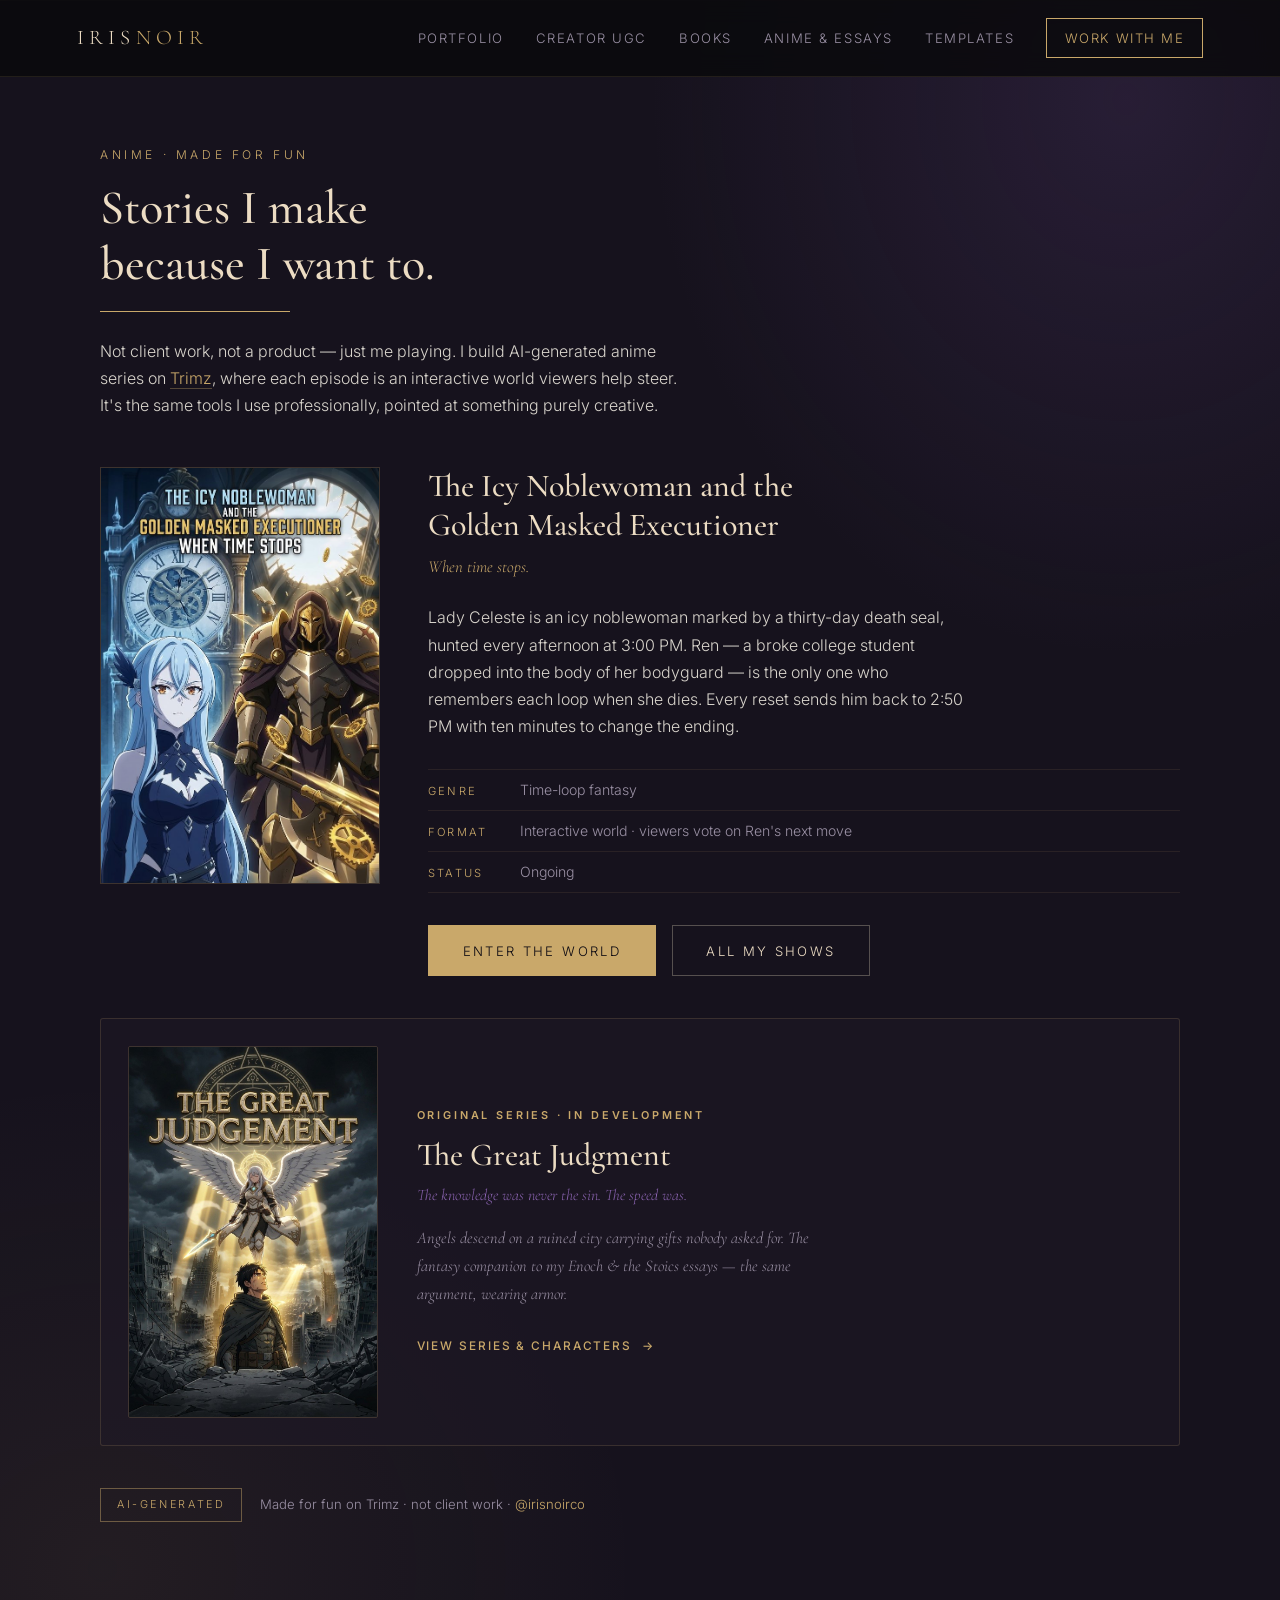
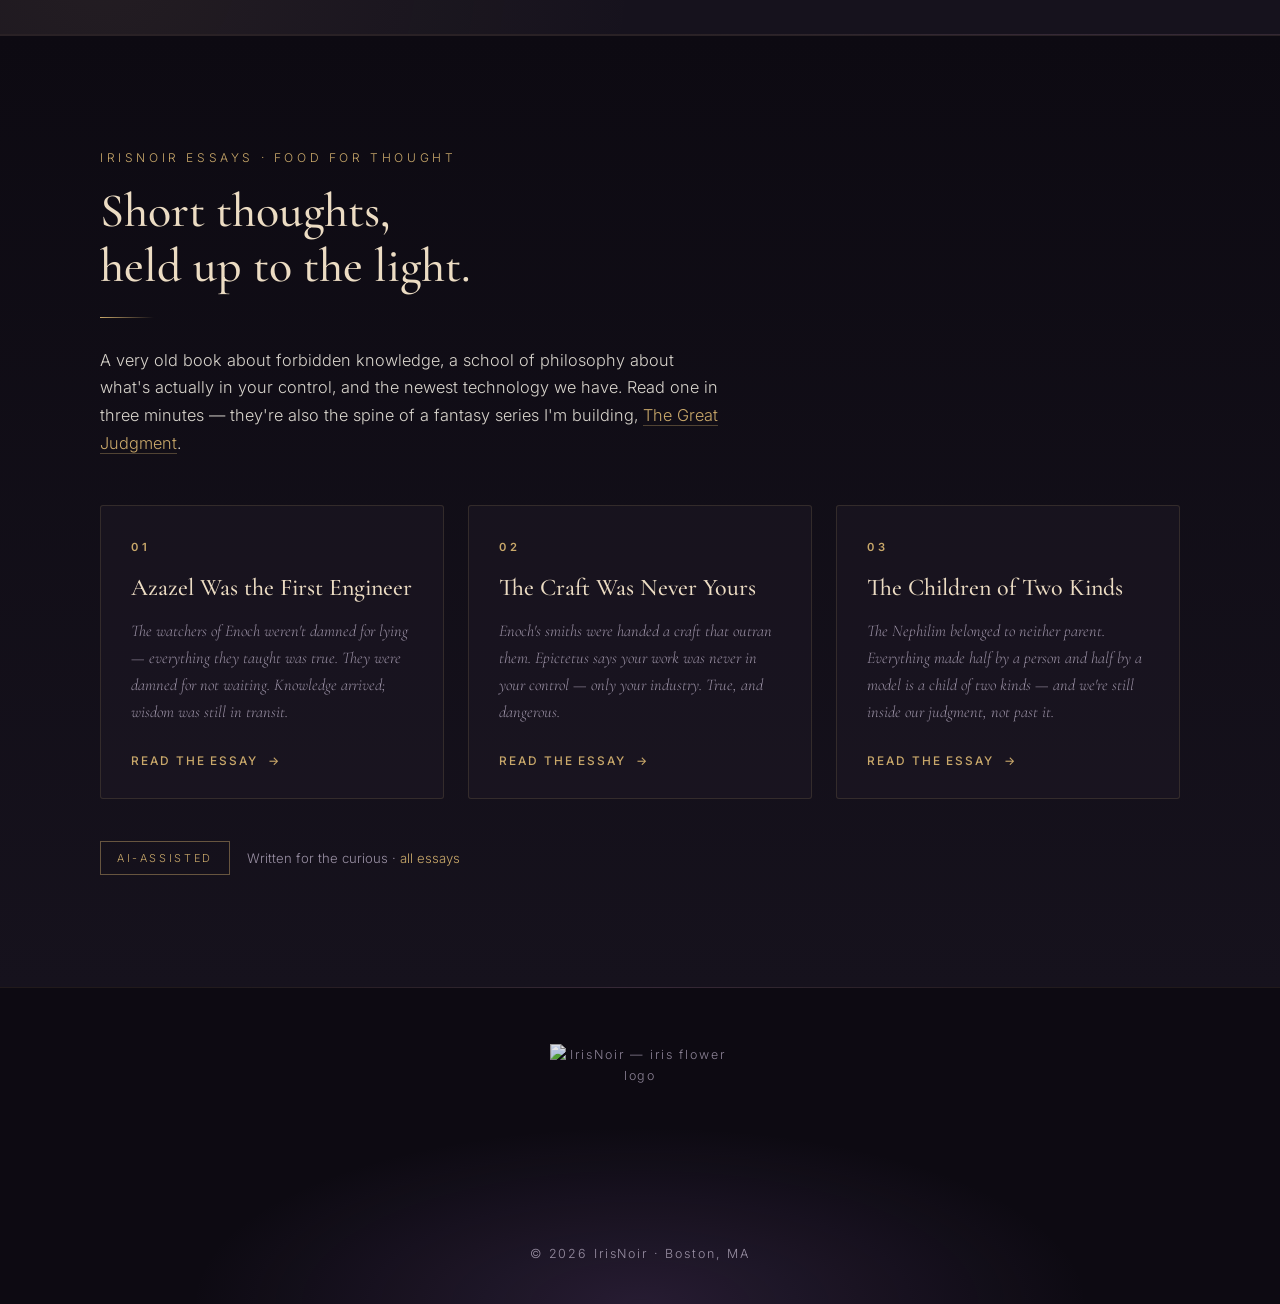
==== anime.html @ d926c27d "Split Books and Anime/Essays onto their own pages The home page had grown to seven long sections and" ====
<!DOCTYPE html>
<html lang="en">
<head>
<meta charset="UTF-8">
<meta name="viewport" content="width=device-width, initial-scale=1.0">
<title>Anime &amp; Essays — IrisNoir | The Great Judgment, Food for Thought</title>
<meta name="description" content="AI-generated anime series and short essays from IrisNoir — The Great Judgment, interactive worlds on Trimz, and the Enoch &amp; the Stoics essay series.">
<link rel="canonical" href="https://irisnoir.co/anime.html">

<meta property="og:type" content="website">
<meta property="og:site_name" content="IrisNoir">
<meta property="og:url" content="https://irisnoir.co/anime.html">
<meta property="og:title" content="Anime &amp; Essays — IrisNoir | The Great Judgment, Food for Thought">
<meta property="og:description" content="AI-generated anime series and short essays from IrisNoir — The Great Judgment, interactive worlds on Trimz, and the Enoch &amp; the Stoics essay series.">
<meta property="og:image" content="https://irisnoir.co/assets/anime/the-great-judgment-cover.jpg">
<meta property="og:image:type" content="image/jpeg">
<meta property="og:image:width" content="848">
<meta property="og:image:height" content="1264">
<meta property="og:image:alt" content="The Great Judgment — a winged figure descends with a glowing sword over a ruined city">
<meta name="twitter:card" content="summary_large_image">
<meta name="twitter:title" content="Anime &amp; Essays — IrisNoir | The Great Judgment, Food for Thought">
<meta name="twitter:description" content="AI-generated anime series and short essays from IrisNoir — The Great Judgment, interactive worlds on Trimz, and the Enoch &amp; the Stoics essay series.">
<meta name="twitter:image" content="https://irisnoir.co/assets/anime/the-great-judgment-cover.jpg">
<meta name="twitter:image:alt" content="The Great Judgment — a winged figure descends with a glowing sword over a ruined city">
<meta name="theme-color" content="#0d0a12">

<link rel="preconnect" href="https://fonts.googleapis.com">
<link rel="preconnect" href="https://fonts.gstatic.com" crossorigin>
<link href="https://fonts.googleapis.com/css2?family=Bodoni+Moda:opsz,wght@6..96,400;6..96,500&family=Cormorant+Garamond:wght@400;500;600&family=Inter:wght@300;400;500;600&display=swap" rel="stylesheet">
<link rel="stylesheet" href="style.css">
</head>
<body>

<nav class="nav">
  <a href="index.html#top" class="nav-logo">IRIS<span>NOIR</span></a>
  <div class="nav-links">
    <a href="index.html#portfolio">Portfolio</a>
    <a href="ugc-portfolio.html">Creator UGC</a>
    <a href="books.html">Books</a>
    <a href="anime.html">Anime &amp; Essays</a>
    <a href="index.html#store">Templates</a>
    <a href="index.html#contact" class="nav-cta">Work With Me</a>
  </div>
</nav>
<section class="section subpage-lead section-anime" id="anime">
  <div class="container">
    <p class="eyebrow">Anime &middot; Made for fun</p>
    <h2>Stories I make<br>because I want to.</h2>
    <div class="anime-rule"></div>
    <p class="anime-lede">Not client work, not a product &mdash; just me playing. I build AI-generated anime series on <a href="https://trimz.tv/u/irisnoirco" target="_blank" rel="noopener">Trimz</a>, where each episode is an interactive world viewers help steer. It's the same tools I use professionally, pointed at something purely creative.</p>

    <!-- SHOWS:START — generated by _workbench/sync_shows.py, do not hand-edit -->
    <div class="anime-show">
      <a class="anime-poster-link" href="https://trimz.tv/world/the-icy-noblewoman-and-the-golden-masked" target="_blank" rel="noopener">
        <img class="anime-poster" src="assets/trimz/icy-noblewoman-poster.jpg" alt="The Icy Noblewoman and the Golden Masked Executioner — anime key art: a silver-blue-haired noblewoman with amber eyes beside a golden-masked armored executioner, before a cracked, ice-bound clock face" width="639" height="953" loading="lazy">
      </a>
      <div class="anime-show-body">
        <h3 class="anime-title">The Icy Noblewoman and the<br>Golden Masked Executioner</h3>
        <p class="anime-tagline">When time stops.</p>
        <p class="anime-synopsis">Lady Celeste is an icy noblewoman marked by a thirty-day death seal, hunted every afternoon at 3:00 PM. Ren &mdash; a broke college student dropped into the body of her bodyguard &mdash; is the only one who remembers each loop when she dies. Every reset sends him back to 2:50 PM with ten minutes to change the ending.</p>
        <ul class="anime-facts">
          <li><span class="anime-facts-k">Genre</span> Time-loop fantasy</li>
          <li><span class="anime-facts-k">Format</span> Interactive world &middot; viewers vote on Ren's next move</li>
          <li><span class="anime-facts-k">Status</span> Ongoing</li>
        </ul>
        <div class="anime-actions">
          <a class="btn btn-gold" href="https://trimz.tv/world/the-icy-noblewoman-and-the-golden-masked" target="_blank" rel="noopener">Enter the world</a>
          <a class="btn btn-ghost" href="https://trimz.tv/u/irisnoirco" target="_blank" rel="noopener">All my shows</a>
        </div>
      </div>
    </div>
    <!-- SHOWS:END -->

    <!-- Hand-written: The Great Judgment lives on its own page, not Trimz, so it
         sits outside the SHOWS markers and survives sync_shows.py runs. -->
    <a class="gj-card" href="the-great-judgment.html">
      <div class="gj-card-art">
        <img src="assets/anime/the-great-judgment-cover.jpg" alt="The Great Judgment series cover — a silver-haired winged figure in white and gold armor descends with a glowing blue sword over a ruined city" width="848" height="1264" loading="lazy">
      </div>
      <div class="gj-card-body">
        <p class="gj-card-eyebrow">Original Series &middot; In development</p>
        <h3 class="gj-card-title">The Great Judgment</h3>
        <p class="gj-card-tagline">The knowledge was never the sin. The speed was.</p>
        <p class="gj-card-sum"><em>Angels descend on a ruined city carrying gifts nobody asked for. The fantasy companion to my Enoch &amp; the Stoics essays &mdash; the same argument, wearing armor.</em></p>
        <span class="essay-teaser-cta">View series &amp; characters <span class="essay-teaser-arrow">&rarr;</span></span>
      </div>
    </a>

    <div class="anime-meta">
      <span class="anime-badge">AI-generated</span>
      <span class="anime-meta-note">Made for fun on Trimz &middot; not client work &middot; <a href="https://trimz.tv/u/irisnoirco" target="_blank" rel="noopener">@irisnoirco</a></span>
    </div>
  </div>
</section>
<section class="section section-essays" id="essays">
  <div class="container">
    <p class="eyebrow">IrisNoir Essays &middot; Food for Thought</p>
    <h2>Short thoughts,<br>held up to the light.</h2>
    <div class="essay-rule"></div>
    <p class="essays-lede">A very old book about forbidden knowledge, a school of philosophy about what's actually in your control, and the newest technology we have. Read one in three minutes &mdash; they're also the spine of a fantasy series I'm building, <a href="the-great-judgment.html">The Great Judgment</a>.</p>

    <div class="essay-teasers">

      <a class="essay-teaser" href="essays.html#azazel">
        <span class="essay-teaser-num">01</span>
        <h3 class="essay-teaser-title">Azazel Was the First Engineer</h3>
        <p class="essay-teaser-sum"><em>The watchers of Enoch weren't damned for lying &mdash; everything they taught was true. They were damned for not waiting. Knowledge arrived; wisdom was still in transit.</em></p>
        <span class="essay-teaser-cta">Read the essay <span class="essay-teaser-arrow">&rarr;</span></span>
      </a>

      <a class="essay-teaser" href="essays.html#the-craft">
        <span class="essay-teaser-num">02</span>
        <h3 class="essay-teaser-title">The Craft Was Never Yours</h3>
        <p class="essay-teaser-sum"><em>Enoch's smiths were handed a craft that outran them. Epictetus says your work was never in your control &mdash; only your industry. True, and dangerous.</em></p>
        <span class="essay-teaser-cta">Read the essay <span class="essay-teaser-arrow">&rarr;</span></span>
      </a>

      <a class="essay-teaser" href="essays.html#two-kinds">
        <span class="essay-teaser-num">03</span>
        <h3 class="essay-teaser-title">The Children of Two Kinds</h3>
        <p class="essay-teaser-sum"><em>The Nephilim belonged to neither parent. Everything made half by a person and half by a model is a child of two kinds &mdash; and we're still inside our judgment, not past it.</em></p>
        <span class="essay-teaser-cta">Read the essay <span class="essay-teaser-arrow">&rarr;</span></span>
      </a>

    </div>

    <div class="anime-meta">
      <span class="anime-badge">AI-assisted</span>
      <span class="anime-meta-note">Written for the curious &middot; <a href="essays.html">all essays</a></span>
    </div>
  </div>
</section>
<footer class="footer">
  <img class="footer-logo" src="assets/irisnoir-logo-transparent.png" alt="IrisNoir — iris flower logo" width="1024" height="1024" loading="lazy">
  <p>© 2026 IrisNoir · Boston, MA</p>
</footer>

</body>
</html>
---- style.css ----
/* IrisNoir — noir, iris & gold brand kit */
:root {
  --noir: #0d0a12;
  --noir-2: #16121d;
  --noir-3: #1e1926;
  --cream: #ecdcc3;
  --gold: #c9a86a;
  --gold-bright: #e0c48f;
  --iris: #6d4a94;
  --iris-soft: #8a63b0;
  --iris-deep: #4b2a6b;
  --text: #d8d4cc;
  --text-dim: #9a90a4;
  --serif: 'Cormorant Garamond', Georgia, serif;
  --sans: 'Inter', -apple-system, sans-serif;
}

* { margin: 0; padding: 0; box-sizing: border-box; }

html { scroll-behavior: smooth; }

body {
  background: var(--noir);
  color: var(--text);
  font-family: var(--sans);
  font-weight: 300;
  line-height: 1.7;
  -webkit-font-smoothing: antialiased;
}

/* Nav */
.nav {
  position: fixed;
  top: 0; left: 0; right: 0;
  display: flex;
  justify-content: space-between;
  align-items: center;
  padding: 1.1rem 6vw;
  background: rgba(10,10,12,0.85);
  backdrop-filter: blur(12px);
  z-index: 100;
  border-bottom: 1px solid rgba(201,168,106,0.12);
}
.nav-logo {
  font-family: var(--serif);
  font-size: 1.3rem;
  letter-spacing: 0.25em;
  color: var(--cream);
  text-decoration: none;
}
.nav-logo span { color: var(--gold); }
.nav-links { display: flex; gap: 2rem; align-items: center; }
.nav-links a {
  color: var(--text-dim);
  text-decoration: none;
  font-size: 0.82rem;
  letter-spacing: 0.12em;
  text-transform: uppercase;
  transition: color 0.25s;
}
.nav-links a:hover { color: var(--gold-bright); }
.nav-cta {
  border: 1px solid var(--gold);
  padding: 0.5rem 1.1rem;
  color: var(--gold) !important;
}
.nav-cta:hover { background: var(--gold); color: var(--noir) !important; }

/* Hero */
.hero {
  min-height: 100vh;
  display: flex;
  align-items: center;
  background:
    radial-gradient(ellipse 60% 45% at 72% 40%, rgba(138,99,176,0.42), transparent 70%),
    radial-gradient(ellipse 80% 55% at 15% 80%, rgba(109,74,148,0.22), transparent 65%),
    radial-gradient(ellipse 90% 60% at 50% 110%, rgba(201,168,106,0.08), transparent 60%),
    var(--noir);
}

/* Hero Landing — Enter the Iris */
.hero-landing {
  min-height: 100vh;
  display: flex;
  flex-direction: column;
  align-items: center;
  justify-content: flex-start;
  text-align: center;
  position: relative;
  overflow: hidden;
  background: #000;
}
.hero-landing::before {
  content: '';
  position: absolute;
  inset: 0;
  background: 
    radial-gradient(ellipse at center 30%, rgba(75, 42, 107, 0.12) 0%, transparent 50%),
    radial-gradient(ellipse at center 60%, rgba(201, 168, 106, 0.05) 0%, transparent 40%);
  z-index: 0;
}
.hero-landing::after {
  content: '';
  position: absolute;
  inset: 0;
  background: radial-gradient(ellipse at center, transparent 40%, rgba(0,0,0,0.6) 100%);
  z-index: 1;
  pointer-events: none;
}
.hero-brand {
  width: 100%;
  max-width: 500px;
  height: auto;
  margin-top: 8vh;
  filter: drop-shadow(0 0 40px rgba(75, 42, 107, 0.3));
  animation: brandReveal 1.5s ease-out;
  z-index: 2;
}
@keyframes brandReveal {
  0% { opacity: 0; transform: scale(0.97); }
  100% { opacity: 1; transform: scale(1); }
}
.hero-landing .hero-content {
  position: relative;
  z-index: 3;
  padding: 2rem;
  max-width: 900px;
  display: flex;
  flex-direction: column;
  align-items: center;
  margin-top: 4vh;
}
.hero-title {
  font-family: var(--serif);
  font-size: clamp(2rem, 5vw, 3.2rem);
  font-weight: 400;
  color: var(--gold);
  letter-spacing: 0.12em;
  margin-bottom: 1rem;
  text-shadow: 0 0 40px rgba(201, 168, 106, 0.2), 0 2px 4px rgba(0, 0, 0, 0.8);
  animation: fadeInUp 1.2s ease-out 0.8s both;
}
.hero-divider {
  width: 80px;
  height: 1px;
  background: linear-gradient(90deg, transparent, var(--gold), transparent);
  margin: 0 auto 1rem;
  box-shadow: 0 0 12px rgba(201, 168, 106, 0.4);
  animation: dividerGlow 1.5s ease-out 1.1s both;
}
@keyframes dividerGlow {
  0% { opacity: 0; width: 0; }
  100% { opacity: 1; width: 80px; }
}
.hero-subtitle {
  font-family: var(--serif);
  font-size: clamp(1rem, 2.5vw, 1.4rem);
  font-weight: 300;
  font-style: italic;
  color: var(--cream);
  letter-spacing: 0.1em;
  opacity: 0.9;
  text-shadow: 0 2px 6px rgba(0, 0, 0, 0.8);
  animation: fadeInUp 1.2s ease-out 1.3s both;
}
@keyframes fadeInUp {
  from { opacity: 0; transform: translateY(15px); }
  to { opacity: 1; transform: translateY(0); }
}
.scroll-hint {
  position: absolute;
  bottom: 2rem;
  left: 50%;
  transform: translateX(-50%);
  display: flex;
  flex-direction: column;
  align-items: center;
  gap: 0.5rem;
  opacity: 0;
  animation: fadeIn 1s ease-out 2s forwards;
  z-index: 3;
  text-decoration: none;
  cursor: pointer;
}
.scroll-hint span {
  font-family: var(--serif);
  font-size: 0.75rem;
  letter-spacing: 0.3em;
  text-transform: lowercase;
  color: var(--gold);
  opacity: 0.7;
}
.scroll-arrow {
  width: 1px;
  height: 25px;
  background: linear-gradient(180deg, var(--gold), transparent);
  animation: scrollPulse 2s ease-in-out 2.5s infinite;
}
@keyframes scrollPulse {
  0%, 100% { opacity: 0.6; }
  50% { opacity: 0.3; }
}
@keyframes fadeIn {
  from { opacity: 0; }
  to { opacity: 1; }
}
.hero-inner {
  max-width: 1080px;
  margin: 0 auto;
  padding: 7rem 6vw 4rem;
  display: grid;
  grid-template-columns: 1.1fr 0.9fr;
  align-items: center;
  gap: 3rem;
}
.hero-img {
  position: relative;
  justify-self: end;
  width: min(420px, 38vw);
}
.hero-img img {
  width: 100%;
  height: auto;
  display: block;
  border: 1px solid rgba(201,168,106,0.25);
}
.hero-img::after {
  content: "";
  position: absolute;
  inset: 14px -14px -14px 14px;
  border: 1px solid rgba(201,168,106,0.25);
  z-index: -1;
}
.hero-eyebrow {
  font-size: 0.78rem;
  letter-spacing: 0.35em;
  text-transform: uppercase;
  color: var(--gold);
  margin-bottom: 1.4rem;
}
.hero h1 {
  font-family: var(--serif);
  font-weight: 500;
  font-size: clamp(2.8rem, 6.5vw, 5.2rem);
  letter-spacing: 0.18em;
  color: var(--cream);
  line-height: 1;
}
.hero h1 .gold { color: var(--gold); }
.hero-tag {
  margin-top: 1.6rem;
  font-size: 1.05rem;
  color: var(--text-dim);
  letter-spacing: 0.04em;
}
.hero-actions {
  margin-top: 2.6rem;
  display: flex;
  gap: 1rem;
  flex-wrap: wrap;
}

/* Buttons */
.btn {
  display: inline-block;
  padding: 0.85rem 2.1rem;
  font-size: 0.82rem;
  letter-spacing: 0.18em;
  text-transform: uppercase;
  text-decoration: none;
  transition: all 0.3s;
}
.btn-gold {
  background: var(--gold);
  color: var(--noir);
  border: 1px solid var(--gold);
}
.btn-gold:hover { background: var(--gold-bright); border-color: var(--gold-bright); }
.btn-ghost {
  border: 1px solid rgba(236,220,195,0.3);
  color: var(--cream);
}
.btn-ghost:hover { border-color: var(--gold); color: var(--gold-bright); }

/* Sections */
.section { padding: 7rem 6vw; }
.section-dark {
  background:
    radial-gradient(ellipse 70% 50% at 85% 0%, rgba(109,74,148,0.16), transparent 60%),
    var(--noir-2);
}
.container { max-width: 1080px; margin: 0 auto; }
.split {
  display: grid;
  grid-template-columns: 1fr 1.2fr;
  gap: 4rem;
  align-items: start;
}
.eyebrow {
  font-size: 0.75rem;
  letter-spacing: 0.3em;
  text-transform: uppercase;
  color: var(--gold);
  margin-bottom: 1rem;
}
h2 {
  font-family: var(--serif);
  font-weight: 500;
  font-size: clamp(2rem, 4.5vw, 3rem);
  color: var(--cream);
  line-height: 1.15;
  margin-bottom: 1.2rem;
}
.about-copy p { margin-bottom: 1.2rem; }
.section-note { color: var(--text-dim); font-size: 0.9rem; margin-top: 2rem; }

/* Bio — IrisNoir & Aurelius */
.bio {
  margin-top: 3.5rem;
  display: grid;
  grid-template-columns: 1fr 1fr;
  gap: 1.8rem;
  align-items: stretch;
}
.bio-portrait {
  position: relative;
  margin: 0;
  border: 1px solid rgba(201,168,106,0.25);
  border-radius: 6px;
  overflow: hidden;
  background: #121216;
}
.bio-portrait img { display: block; width: 100%; height: 100%; object-fit: cover; }
.bio-portrait figcaption {
  position: absolute;
  left: 0; right: 0; bottom: 0;
  padding: 2.2rem 1.2rem 0.9rem;
  font-family: "Cormorant Garamond", Georgia, serif;
  font-size: 1.15rem;
  letter-spacing: 0.04em;
  color: var(--cream);
  background: linear-gradient(to top, rgba(8,8,10,0.92) 15%, transparent);
}
.bio-portrait-accent figcaption {
  font-family: "Inter", sans-serif;
  font-size: 0.78rem;
  letter-spacing: 0.12em;
  text-transform: uppercase;
  color: var(--text-dim);
}
.bio-card {
  border: 1px solid rgba(201,168,106,0.18);
  border-radius: 6px;
  padding: 1.6rem 1.8rem;
  background: #121216;
}
.bio-card h3 { font-size: 1.5rem; margin-bottom: 0.2rem; }
.bio-role {
  font-size: 0.72rem;
  letter-spacing: 0.16em;
  text-transform: uppercase;
  color: var(--gold-bright);
  margin-bottom: 0.9rem;
}
.bio-card p:last-child { color: var(--text-dim); font-size: 0.92rem; line-height: 1.6; }

/* Cards */
.cards {
  display: grid;
  grid-template-columns: repeat(auto-fit, minmax(240px, 1fr));
  gap: 1.5rem;
  margin-top: 3rem;
}
.card {
  background: var(--noir-3);
  border: 1px solid rgba(201,168,106,0.12);
  padding: 2.2rem 1.9rem;
  transition: border-color 0.3s, transform 0.3s;
}
.card:hover { border-color: rgba(201,168,106,0.45); transform: translateY(-4px); }
.card-featured { border-color: var(--gold); }
.card h3 {
  font-family: var(--serif);
  font-weight: 600;
  font-size: 1.4rem;
  color: var(--cream);
  margin-bottom: 0.7rem;
}
.card p { font-size: 0.92rem; color: var(--text-dim); }
.price {
  font-family: var(--serif);
  font-size: 1.6rem !important;
  color: var(--gold-bright) !important;
  margin-bottom: 0.6rem;
}

/* Products (store) */
.products-grid { align-items: stretch; }
.product-card { display: flex; flex-direction: column; }
.product-thumb {
  width: 100%;
  aspect-ratio: 4 / 3;
  object-fit: cover;
  margin-bottom: 1.2rem;
  border: 1px solid rgba(201,168,106,0.2);
}
.product-card .btn { margin-top: auto; align-self: flex-start; padding-top: 0.85rem; }
.product-card-soon {
  opacity: 0.55;
  border-style: dashed;
}
.product-card-soon:hover { transform: none; border-color: rgba(201,168,106,0.12); }

/* ============================================
   Raise the Bar — AI book series (in production)
   Book-cover charcoal/ivory/Bodoni system nested
   inside the IrisNoir noir + iris + gold frame.
   ============================================ */
.section-books {
  background:
    radial-gradient(ellipse 65% 55% at 12% 8%, rgba(109,74,148,0.20), transparent 62%),
    radial-gradient(ellipse 75% 50% at 88% 100%, rgba(201,168,106,0.07), transparent 60%),
    var(--noir);
  border-top: 1px solid rgba(201,168,106,0.10);
  border-bottom: 1px solid rgba(201,168,106,0.10);
}
/* the gold "ai" — series signature, color only, never resized */
.rtb-ai { color: var(--gold); }
.section-books h2 { margin-bottom: 1.1rem; }
.rtb-rule {
  width: 190px;
  height: 1px;
  background: var(--gold);
  margin-bottom: 1.6rem;
}
.rtb-lede {
  max-width: 58ch;
  color: var(--text-dim);
  font-size: 1rem;
  line-height: 1.85;
  margin: 0;
}
.rtb-lede em {
  color: var(--cream);
  font-style: normal;
}

/* --- the shelf of covers --- */
.rtb-shelf {
  margin-top: 3.2rem;
  display: grid;
  grid-template-columns: repeat(4, minmax(0, 1fr));
  gap: 1.4rem;
}
.rtb-cover {
  background: #1a1a1a;
  aspect-ratio: 2 / 3;
  padding: 11% 10%;
  display: flex;
  flex-direction: column;
  border: 1px solid rgba(201,168,106,0.16);
  transition: border-color 0.3s, transform 0.3s;
}
.rtb-cover:hover {
  border-color: rgba(201,168,106,0.45);
  transform: translateY(-4px);
}
.rtb-mark {
  font-family: 'Bodoni Moda', Georgia, serif;
  font-size: 0.82rem;
  letter-spacing: 0.05em;
  color: #f7f4ef;
  margin: 0;
}
/* the bar — fixed position, never moves; shrink the title instead */
.rtb-bar {
  width: 34%;
  height: 1px;
  background: var(--gold);
  margin: 9% 0 auto;
}
.rtb-title {
  font-family: 'Bodoni Moda', Georgia, serif;
  font-weight: 400;
  font-size: clamp(1.15rem, 2.1vw, 1.7rem);
  line-height: 1.06;
  color: #f7f4ef;
  margin: 0 0 auto;
}
.rtb-aud {
  font-size: 0.55rem;
  letter-spacing: 0.26em;
  text-transform: uppercase;
  color: #8a857c;
  margin: 0;
}

/* --- coming-soon badge row --- */
.rtb-meta {
  margin-top: 2.4rem;
  display: flex;
  align-items: center;
  gap: 1.1rem;
  flex-wrap: wrap;
}
.rtb-badge {
  font-size: 0.68rem;
  letter-spacing: 0.24em;
  text-transform: uppercase;
  color: var(--gold);
  border: 1px solid rgba(201,168,106,0.45);
  padding: 0.42rem 1rem;
}
.rtb-meta-note {
  font-size: 0.82rem;
  color: var(--text-dim);
}

@media (max-width: 860px) {
  .rtb-shelf { grid-template-columns: repeat(2, minmax(0, 1fr)); gap: 1.1rem; }
}
@media (max-width: 460px) {
  .rtb-shelf { grid-template-columns: repeat(2, minmax(0, 1fr)); gap: 0.9rem; }
  .rtb-cover { padding: 12% 9%; }
  .rtb-mark { font-size: 0.72rem; }
  .rtb-aud { font-size: 0.58rem; letter-spacing: 0.16em; }
}

/* Format picker (Standard vs Fillable, one click each) */
.format-picker {
  margin-top: auto;
  padding-top: 1rem;
  display: flex;
  gap: 0.6rem;
  flex-wrap: wrap;
}
.format-btn {
  flex: 1 1 auto;
  min-width: 118px;
  padding: 0.7rem 1rem;
  display: flex;
  flex-direction: column;
  align-items: center;
  gap: 0.15rem;
  text-align: center;
}
.format-btn-wide { flex: 1 1 100%; flex-direction: row; justify-content: center; gap: 0.6rem; }
.format-label {
  font-size: 0.72rem;
  letter-spacing: 0.14em;
  text-transform: uppercase;
}
.format-price {
  font-family: var(--serif);
  font-size: 1.05rem;
  font-weight: 600;
}
.format-btn-wide .format-price::before { content: "— "; }

/* Portfolio showcase */
.showcase { margin-top: 3rem; display: flex; flex-direction: column; gap: 4rem; }
.showcase-row { border-top: 1px solid rgba(201,168,106,0.18); padding-top: 2.2rem; }
.showcase-head {
  display: flex;
  align-items: baseline;
  gap: 1.4rem;
  margin-bottom: 1.8rem;
}
.showcase-num {
  font-family: 'Cormorant Garamond', serif;
  font-size: 2.2rem;
  color: var(--gold);
  opacity: 0.8;
  line-height: 1;
}
.showcase-head h3 {
  font-family: 'Cormorant Garamond', serif;
  font-size: 1.6rem;
  color: var(--cream);
  margin-bottom: 0.3rem;
}
.showcase-head p { color: var(--text-dim); font-size: 0.92rem; max-width: 52ch; }
.showcase-media {
  display: grid;
  grid-template-columns: repeat(auto-fit, minmax(300px, 1fr));
  gap: 1.5rem;
}
.showcase-note { color: var(--text-dim); font-size: 0.82rem; margin-top: 1.1rem; font-style: italic; }
.showcase-shop { margin-top: 1.4rem; font-size: 0.9rem; color: var(--text); }
.showcase-shop a { color: var(--gold-bright); text-decoration: none; border-bottom: 1px solid rgba(224,196,143,0.4); }
.showcase-shop a:hover { border-bottom-color: var(--gold-bright); }
.shop-price { color: var(--text-dim); font-size: 0.8rem; margin-left: 0.4rem; }
.ai-tag {
  display: inline-block;
  margin-left: 0.5rem;
  padding: 0.12rem 0.5rem;
  font-size: 0.6rem;
  letter-spacing: 0.14em;
  border: 1px solid rgba(201,168,106,0.45);
  border-radius: 2px;
  color: var(--gold-bright);
  vertical-align: middle;
}
@media (max-width: 760px) {
  .showcase-media { grid-template-columns: 1fr; }
}

/* Contact */
.contact { text-align: center; }
.contact-email { margin-top: 1.5rem; }

/* Footer */
.footer {
  padding: 3.5rem 6vw 2.5rem;
  text-align: center;
  font-size: 0.78rem;
  letter-spacing: 0.15em;
  color: var(--text-dim);
  border-top: 1px solid rgba(201,168,106,0.1);
  background: radial-gradient(ellipse 50% 80% at 50% 100%, rgba(138,99,176,0.20), transparent 70%);
}
.footer-logo {
  width: min(180px, 40vw);
  height: auto;
  display: block;
  margin: 0 auto 1.2rem;
  opacity: 0.9;
}

/* Mobile */
@media (max-width: 760px) {
  .nav-links a:not(.nav-cta) { display: none; }
  .hero-inner { grid-template-columns: 1fr; }
  .hero-img { display: none; }
  .split { grid-template-columns: 1fr; gap: 1.5rem; }
  .section { padding: 4.5rem 7vw; }
  .bio { grid-template-columns: 1fr; }
}

/* ============================================
   UGC Creator Section — lighter iris palette
   ============================================ */
.section-ugc {
  background:
    radial-gradient(ellipse 80% 50% at 20% 0%, rgba(157,124,196,0.22), transparent 55%),
    radial-gradient(ellipse 60% 40% at 85% 100%, rgba(138,99,176,0.18), transparent 50%),
    linear-gradient(175deg, #1a1520 0%, #0d0a12 100%);
}
.section-ugc .eyebrow { color: var(--iris-soft); }
.ugc-intro { max-width: 62ch; margin-top: 0.5rem; }

/* Niche cards row */
.ugc-niches {
  display: grid;
  grid-template-columns: repeat(3, 1fr);
  gap: 1.8rem;
  margin-top: 3rem;
}
.ugc-niche {
  background: rgba(26,21,32,0.7);
  border: 1px solid rgba(138,99,176,0.25);
  border-radius: 8px;
  overflow: hidden;
  transition: border-color 0.3s, transform 0.3s;
}
.ugc-niche:hover {
  border-color: var(--iris-soft);
  transform: translateY(-4px);
}
.ugc-niche-img {
  height: 220px;
  overflow: hidden;
  background: linear-gradient(135deg, #1e1926, #16121d);
}
.ugc-niche-img img {
  width: 100%;
  height: 100%;
  object-fit: cover;
  transition: transform 0.4s;
}
.ugc-niche:hover .ugc-niche-img img { transform: scale(1.04); }
.ugc-niche-img-faceless {
  display: flex;
  align-items: center;
  justify-content: center;
  background:
    radial-gradient(circle at 50% 50%, rgba(138,99,176,0.35), transparent 70%),
    linear-gradient(135deg, #1e1926, #16121d);
}
.faceless-icon {
  font-size: 4rem;
  color: var(--iris-soft);
  opacity: 0.6;
}
.ugc-niche-info { padding: 1.4rem 1.6rem 1.8rem; }
.ugc-niche-info h3 {
  font-family: var(--serif);
  font-size: 1.4rem;
  color: var(--cream);
  margin-bottom: 0.6rem;
}
.ugc-niche-info p {
  color: var(--text-dim);
  font-size: 0.88rem;
  line-height: 1.55;
  margin-bottom: 1rem;
}
.ugc-formats {
  list-style: none;
  display: flex;
  flex-wrap: wrap;
  gap: 0.5rem;
}
.ugc-formats li {
  padding: 0.3rem 0.7rem;
  font-size: 0.68rem;
  letter-spacing: 0.08em;
  text-transform: uppercase;
  background: rgba(138,99,176,0.18);
  border: 1px solid rgba(138,99,176,0.3);
  border-radius: 3px;
  color: var(--iris-soft);
}

/* UGC Packages */
.ugc-packages { margin-top: 4rem; }
.ugc-packages-title {
  font-family: var(--serif);
  font-size: 1.6rem;
  color: var(--cream);
  margin-bottom: 1.5rem;
  text-align: center;
}
.ugc-cards { gap: 1.2rem; }
.ugc-card {
  background: rgba(22,18,29,0.85);
  border-color: rgba(138,99,176,0.2);
}
.ugc-card:hover { border-color: var(--iris-soft); }
.ugc-card.card-featured { border-color: var(--iris-soft); }
.ugc-best-for {
  display: block;
  margin-top: 1rem;
  font-size: 0.72rem;
  letter-spacing: 0.1em;
  text-transform: uppercase;
  color: var(--iris-soft);
}

/* UGC CTA */
.ugc-cta {
  margin-top: 3.5rem;
  text-align: center;
  padding: 2.5rem;
  background: rgba(138,99,176,0.08);
  border: 1px solid rgba(138,99,176,0.2);
  border-radius: 8px;
}
.ugc-cta-hook {
  font-family: var(--serif);
  font-size: 1.3rem;
  color: var(--cream);
  margin-bottom: 1.2rem;
}
.btn-iris {
  background: var(--iris-soft);
  color: #fff;
  border: 1px solid var(--iris-soft);
}
.btn-iris:hover {
  background: var(--iris);
  border-color: var(--iris);
}

/* UGC Link Section (replaces full UGC content on landing) */
.ugc-link-section {
  display: grid;
  grid-template-columns: 1fr 1fr;
  gap: 4rem;
  align-items: center;
  padding: 4rem 0;
}
.ugc-link-content {
  max-width: 480px;
}
.ugc-link-content h2 {
  margin-bottom: 1rem;
}
.ugc-link-content .section-note {
  margin-bottom: 2rem;
  font-size: 1rem;
  line-height: 1.7;
}
.ugc-link-btn {
  display: inline-flex;
  align-items: center;
  gap: 0.8rem;
  padding: 1rem 2rem;
  font-size: 1rem;
  font-weight: 500;
}
.ugc-link-arrow {
  font-size: 1.2rem;
  transition: transform 0.3s;
}
.ugc-link-btn:hover .ugc-link-arrow {
  transform: translateX(4px);
}
.ugc-link-preview {
  justify-self: center;
}
.ugc-preview-card {
  position: relative;
  display: block;
  width: 100%;
  max-width: 380px;
  border-radius: 12px;
  overflow: hidden;
  border: 1px solid rgba(138,99,176,0.3);
  transition: transform 0.3s, border-color 0.3s, box-shadow 0.3s;
}
.ugc-preview-card:hover {
  transform: translateY(-6px);
  border-color: var(--iris-soft);
  box-shadow: 0 20px 50px rgba(138,99,176,0.2);
}
.ugc-preview-card img {
  width: 100%;
  height: auto;
  display: block;
  transition: transform 0.4s;
}
.ugc-preview-card:hover img {
  transform: scale(1.04);
}
.ugc-preview-overlay {
  position: absolute;
  bottom: 0;
  left: 0;
  right: 0;
  padding: 1.5rem;
  background: linear-gradient(to top, rgba(10,10,12,0.9), transparent);
  text-align: center;
}
.ugc-preview-label {
  font-family: var(--serif);
  font-size: 1.1rem;
  color: var(--gold);
  letter-spacing: 0.05em;
}

@media (max-width: 900px) {
  .ugc-link-section {
    grid-template-columns: 1fr;
    gap: 2.5rem;
    text-align: center;
  }
  .ugc-link-content {
    max-width: 100%;
  }
  .ugc-link-preview {
    order: -1;
  }
  .ugc-preview-card {
    max-width: 320px;
    margin: 0 auto;
  }
}

@media (max-width: 900px) {
  .ugc-niches { grid-template-columns: 1fr; max-width: 420px; margin-left: auto; margin-right: auto; }
}
@media (max-width: 760px) {
  .ugc-cards { grid-template-columns: 1fr; }
}

/* Gallery hero thumbnail */
.gallery-hero {
  position: relative;
  display: block;
  width: 100%;
  max-width: 420px;
  margin: 0 auto;
  padding: 0;
  border: 1px solid rgba(201,168,106,0.25);
  border-radius: 6px;
  overflow: hidden;
  cursor: pointer;
  background: #121216;
  transition: transform 0.25s ease, box-shadow 0.25s ease, border-color 0.25s ease;
}
.gallery-hero:hover, .gallery-hero:focus-visible {
  transform: translateY(-3px);
  border-color: var(--gold-bright);
  box-shadow: 0 12px 40px rgba(0,0,0,0.5);
  outline: none;
}
.gallery-hero img { display: block; width: 100%; height: 440px; object-fit: cover; }
/* Wide (landscape) hero — show the full frame, no crop; noir letterbox fills any gap */
.gallery-hero-wide { max-width: 620px; }
.gallery-hero-wide img { height: auto; object-fit: contain; }
.gallery-hero-overlay {
  position: absolute;
  inset: 0;
  display: flex;
  flex-direction: column;
  align-items: center;
  justify-content: center;
  gap: 0.4rem;
  background: linear-gradient(to top, rgba(10,10,12,0.72), rgba(10,10,12,0.15) 55%, rgba(10,10,12,0.35));
  color: var(--cream, #ecdcc3);
  opacity: 0;
  transition: opacity 0.25s ease;
}
.gallery-hero:hover .gallery-hero-overlay,
.gallery-hero:focus-visible .gallery-hero-overlay { opacity: 1; }
.gallery-hero-icon {
  width: 58px; height: 58px;
  display: flex; align-items: center; justify-content: center;
  border: 2px solid var(--gold-bright);
  border-radius: 50%;
  color: var(--gold-bright);
  font-size: 1.3rem; padding-left: 4px;
  background: rgba(10,10,12,0.4);
}
.gallery-hero-label { font-size: 0.95rem; letter-spacing: 0.08em; }
.gallery-hero-count { font-size: 0.75rem; letter-spacing: 0.14em; text-transform: uppercase; color: var(--gold-bright); }

/* "In production" placeholder — same frame, non-interactive, overlay always shown */
.gallery-hero-soon {
  cursor: default;
  aspect-ratio: 3 / 4;
  background: linear-gradient(160deg, #16161b, #0e0e12);
}
.gallery-hero-soon:hover { transform: none; border-color: rgba(201,168,106,0.25); box-shadow: none; }
.gallery-hero-soon .gallery-hero-overlay { opacity: 1; background: none; }
.gallery-hero-soon .gallery-hero-icon { border-color: rgba(201,168,106,0.4); color: rgba(201,168,106,0.5); }
.gallery-hero-soon .gallery-hero-label { color: var(--text-dim); }

/* Lightbox */
.lightbox {
  position: fixed; inset: 0; z-index: 100;
  display: flex; flex-direction: column; align-items: center; justify-content: center;
  gap: 1rem; padding: 4vh 4vw;
  background: rgba(6,6,8,0.94);
  backdrop-filter: blur(6px);
}
.lightbox[hidden] { display: none; }
.lightbox-close {
  position: absolute; top: 2vh; right: 3vw;
  width: 44px; height: 44px;
  background: none; border: none; cursor: pointer;
  color: var(--cream, #ecdcc3); font-size: 2.4rem; line-height: 1;
}
.lightbox-close:hover { color: var(--gold-bright); }
.lightbox-stage {
  display: flex; align-items: center; justify-content: center;
  max-width: min(720px, 92vw); max-height: 66vh;
}
.lightbox-stage img, .lightbox-stage video {
  max-width: 100%; max-height: 66vh;
  border-radius: 6px; box-shadow: 0 16px 60px rgba(0,0,0,0.6);
}
.lightbox-caption { color: var(--text-dim); font-size: 0.88rem; text-align: center; margin: 0; }
.lightbox-thumbs { display: flex; gap: 0.6rem; flex-wrap: wrap; justify-content: center; }
.lightbox-thumb {
  position: relative;
  width: 84px; height: 84px;
  padding: 0; cursor: pointer;
  border: 1px solid rgba(201,168,106,0.3); border-radius: 4px;
  overflow: hidden; background: #121216;
  transition: border-color 0.2s ease, transform 0.2s ease;
}
.lightbox-thumb:hover { transform: translateY(-2px); }
.lightbox-thumb.is-active { border-color: var(--gold-bright); box-shadow: 0 0 0 1px var(--gold-bright); }
.lightbox-thumb img { width: 100%; height: 100%; object-fit: cover; display: block; }
.lightbox-thumb-play {
  position: absolute; inset: 0;
  display: flex; align-items: center; justify-content: center;
  color: #fff; font-size: 1.1rem; text-shadow: 0 1px 4px rgba(0,0,0,0.8);
  background: rgba(10,10,12,0.25);
}

/* Anime — Trimz interactive AI series (personal / for fun) */
.section-anime {
  background:
    radial-gradient(ellipse 60% 55% at 88% 6%, rgba(109,74,148,0.20), transparent 62%),
    radial-gradient(ellipse 70% 50% at 8% 96%, rgba(201,168,106,0.07), transparent 60%),
    var(--noir-2);
  border-top: 1px solid rgba(201,168,106,0.10);
  border-bottom: 1px solid rgba(201,168,106,0.10);
}
.anime-rule {
  width: 190px;
  height: 1px;
  background: var(--gold);
  margin-bottom: 1.6rem;
}
.anime-lede {
  max-width: 60ch;
  color: var(--text);
  margin-bottom: 3rem;
}
.anime-lede a { color: var(--gold); text-decoration: none; border-bottom: 1px solid rgba(201,168,106,0.35); }
.anime-lede a:hover { color: var(--gold-bright); border-bottom-color: var(--gold-bright); }
.anime-show {
  display: grid;
  grid-template-columns: 280px 1fr;
  gap: 3rem;
  align-items: start;
}
.anime-poster-link {
  display: block;
  border: 1px solid rgba(201,168,106,0.22);
  overflow: hidden;
  transition: border-color 0.35s ease, transform 0.35s ease;
}
.anime-poster-link:hover { border-color: var(--gold); transform: translateY(-4px); }
.anime-poster { display: block; width: 100%; height: auto; }
.anime-show-body { min-width: 0; }
.anime-title {
  font-family: var(--serif);
  font-weight: 500;
  font-size: clamp(1.5rem, 2.6vw, 2rem);
  color: var(--cream);
  line-height: 1.2;
  margin-bottom: 0.6rem;
}
.anime-tagline {
  font-family: var(--serif);
  font-style: italic;
  color: var(--gold);
  font-size: 1.05rem;
  margin-bottom: 1.4rem;
}
.anime-synopsis { color: var(--text); margin-bottom: 1.8rem; max-width: 54ch; }
.anime-facts { list-style: none; margin-bottom: 2rem; }
.anime-facts li {
  font-size: 0.88rem;
  color: var(--text-dim);
  padding: 0.5rem 0;
  border-top: 1px solid rgba(201,168,106,0.10);
}
.anime-facts li:last-child { border-bottom: 1px solid rgba(201,168,106,0.10); }
.anime-facts-k {
  display: inline-block;
  min-width: 5.5rem;
  font-size: 0.7rem;
  letter-spacing: 0.2em;
  text-transform: uppercase;
  color: var(--gold);
}
.anime-actions { display: flex; gap: 1rem; flex-wrap: wrap; }
.anime-meta {
  margin-top: 2.6rem;
  display: flex;
  align-items: center;
  gap: 1.1rem;
  flex-wrap: wrap;
}
.anime-badge {
  font-size: 0.68rem;
  letter-spacing: 0.24em;
  text-transform: uppercase;
  color: var(--gold);
  border: 1px solid rgba(201,168,106,0.45);
  padding: 0.42rem 1rem;
}
.anime-meta-note { font-size: 0.82rem; color: var(--text-dim); }
.anime-meta-note a { color: var(--gold); text-decoration: none; }
.anime-meta-note a:hover { color: var(--gold-bright); }

@media (max-width: 760px) {
  .anime-show { grid-template-columns: 1fr; gap: 2rem; }
  .anime-poster-link { max-width: 260px; }
}

/* ── IrisNoir Essays: "Food for Thought" ───────────────────────────────── */
.section-essays {
  background: linear-gradient(180deg, var(--noir) 0%, var(--noir-2) 100%);
  border-top: 1px solid rgba(201,168,106,0.10);
}
.essay-rule {
  width: 54px; height: 1px;
  background: linear-gradient(90deg, var(--gold), rgba(201,168,106,0));
  margin: 1.4rem 0 1.8rem;
}
.essays-lede {
  max-width: 62ch; color: var(--text);
  font-size: 1.02rem; margin-bottom: 3rem;
}
.essays-lede a, .essays-hero-lede a {
  color: var(--gold); text-decoration: none;
  border-bottom: 1px solid rgba(201,168,106,0.35);
}
.essays-lede a:hover, .essays-hero-lede a:hover {
  color: var(--gold-bright); border-bottom-color: var(--gold-bright);
}

/* Teaser cards — italic summary, whole card clickable (portfolio pattern) */
.essay-teasers {
  display: grid; gap: 1.5rem;
  grid-template-columns: repeat(auto-fit, minmax(270px, 1fr));
  margin-bottom: 2.6rem;
}
.essay-teaser {
  display: flex; flex-direction: column;
  padding: 2rem 1.9rem 1.7rem;
  background: rgba(30,25,38,0.55);
  border: 1px solid rgba(201,168,106,0.16);
  border-radius: 3px; text-decoration: none;
  transition: border-color .25s ease, transform .25s ease, background .25s ease;
}
.essay-teaser:hover {
  border-color: rgba(201,168,106,0.5);
  background: rgba(30,25,38,0.85);
  transform: translateY(-4px);
}
.essay-teaser-num {
  font-family: var(--sans); font-size: 0.7rem; font-weight: 600;
  letter-spacing: 0.3em; color: var(--gold);
  margin-bottom: 1rem;
}
.essay-teaser-title {
  font-family: var(--serif); font-size: 1.5rem; font-weight: 500;
  line-height: 1.25; color: var(--cream); margin-bottom: 0.9rem;
}
.essay-teaser-sum {
  font-family: var(--serif); font-size: 1.02rem; line-height: 1.65;
  color: var(--text-dim); margin-bottom: 1.6rem; flex-grow: 1;
}
.essay-teaser-cta {
  font-family: var(--sans); font-size: 0.74rem; font-weight: 500;
  letter-spacing: 0.16em; text-transform: uppercase; color: var(--gold);
}
.essay-teaser-arrow {
  display: inline-block; margin-left: 0.3rem;
  transition: transform .25s ease;
}
.essay-teaser:hover .essay-teaser-arrow,
.gj-card:hover .essay-teaser-arrow { transform: translateX(5px); }

/* ── essays.html ───────────────────────────────────────────────────────── */
.essays-hero {
  padding: 11rem 0 4rem;
  background: linear-gradient(180deg, var(--noir-2) 0%, var(--noir) 100%);
  border-bottom: 1px solid rgba(201,168,106,0.12);
}
.essays-hero h1 {
  font-family: var(--serif); font-size: clamp(2.6rem, 6vw, 4.2rem);
  font-weight: 500; line-height: 1.05; color: var(--cream);
}
.essays-hero-lede {
  max-width: 60ch; color: var(--text); font-size: 1.05rem;
  margin-bottom: 1.6rem;
}
.essay-badge {
  display: inline-block; font-family: var(--sans);
  font-size: 0.66rem; font-weight: 600; letter-spacing: 0.22em;
  text-transform: uppercase; color: var(--gold);
  padding: 0.4rem 0.85rem;
  border: 1px solid rgba(201,168,106,0.35); border-radius: 2px;
}
.essays-wrap { max-width: 720px; }
.essay {
  padding-bottom: 4.5rem; margin-bottom: 4.5rem;
  border-bottom: 1px solid rgba(201,168,106,0.13);
}
.essay:last-of-type { border-bottom: none; }
.essay-num {
  font-family: var(--sans); font-size: 0.7rem; font-weight: 600;
  letter-spacing: 0.3em; text-transform: uppercase;
  color: var(--gold); margin-bottom: 0.9rem;
}
.essay-title {
  font-family: var(--serif); font-size: clamp(1.9rem, 4vw, 2.7rem);
  font-weight: 500; line-height: 1.15; color: var(--cream);
  margin-bottom: 1.4rem;
}
.essay-standfirst {
  font-family: var(--serif); font-size: 1.12rem; line-height: 1.7;
  color: var(--gold); padding-left: 1.2rem;
  border-left: 2px solid rgba(201,168,106,0.4);
  margin-bottom: 2.4rem;
}
.essay-body p {
  font-family: var(--serif); font-size: 1.14rem; line-height: 1.82;
  color: var(--text); margin-bottom: 1.5rem;
}
.essay-body em { color: var(--cream); }
.essay-break {
  width: 46px; height: 1px;
  background: rgba(201,168,106,0.3);
  margin: 2.6rem auto 2.8rem;
}
.essays-outro { text-align: center; padding-top: 1rem; }
.essays-outro-note {
  font-family: var(--serif); font-style: italic;
  color: var(--text-dim); margin-bottom: 1.6rem;
}
.essays-outro .btn { margin: 0 0.4rem 0.7rem; }

/* ── The Great Judgment ────────────────────────────────────────────────── */
.gj-card {
  display: grid; grid-template-columns: 250px 1fr;
  gap: 2.4rem; align-items: center;
  margin-top: 2.6rem; padding: 1.7rem;
  background: rgba(30,25,38,0.5);
  border: 1px solid rgba(201,168,106,0.18);
  border-radius: 3px; text-decoration: none;
  transition: border-color .25s ease, transform .25s ease, background .25s ease;
}
.gj-card:hover {
  border-color: var(--gold); transform: translateY(-4px);
  background: rgba(30,25,38,0.8);
}
.gj-card-art img, .gj-char-art img {
  display: block; width: 100%; height: auto;
  border: 1px solid rgba(201,168,106,0.2); border-radius: 2px;
}
.gj-card-body { min-width: 0; }
.gj-card-eyebrow {
  font-family: var(--sans); font-size: 0.68rem; font-weight: 600;
  letter-spacing: 0.26em; text-transform: uppercase;
  color: var(--gold); margin-bottom: 0.8rem;
}
.gj-card-title {
  font-family: var(--serif); font-size: 2rem; font-weight: 500;
  line-height: 1.1; color: var(--cream); margin-bottom: 0.6rem;
}
.gj-card-tagline {
  font-family: var(--serif); font-style: italic;
  color: var(--iris-soft); margin-bottom: 1rem;
}
.gj-card-sum {
  font-family: var(--serif); font-size: 1.02rem; line-height: 1.7;
  color: var(--text-dim); margin-bottom: 1.4rem; max-width: 52ch;
}

.gj-hero {
  padding: 10rem 0 5rem;
  background: linear-gradient(180deg, var(--noir-2) 0%, var(--noir) 100%);
  border-bottom: 1px solid rgba(201,168,106,0.12);
}
.gj-hero-grid {
  display: grid; grid-template-columns: 340px 1fr;
  gap: 3.4rem; align-items: center;
}
.gj-hero-art img {
  display: block; width: 100%; height: auto;
  border: 1px solid rgba(201,168,106,0.3); border-radius: 3px;
  box-shadow: 0 24px 60px rgba(0,0,0,0.55);
}
.gj-hero-body { min-width: 0; }
.gj-hero h1 {
  font-family: var(--serif); font-size: clamp(2.7rem, 6vw, 4.4rem);
  font-weight: 500; line-height: 1.02; color: var(--cream);
}
.gj-tagline {
  font-family: var(--serif); font-style: italic; font-size: 1.24rem;
  color: var(--gold); margin-bottom: 1.3rem;
}
.gj-synopsis {
  color: var(--text); max-width: 58ch; margin-bottom: 1.9rem;
}
.gj-synopsis strong { color: var(--cream); font-weight: 500; }
.gj-synopsis a {
  color: var(--gold); text-decoration: none;
  border-bottom: 1px solid rgba(201,168,106,0.35);
}
.gj-synopsis a:hover { color: var(--gold-bright); border-bottom-color: var(--gold-bright); }
.gj-facts { margin-bottom: 2rem; }
.gj-meta { margin-top: 1.8rem; }

.gj-cast { margin: 3rem 0 1rem; }
.gj-char {
  display: grid; grid-template-columns: 1.35fr 1fr;
  gap: 2.6rem; align-items: center;
  padding-bottom: 3.4rem; margin-bottom: 3.4rem;
  border-bottom: 1px solid rgba(201,168,106,0.12);
}
.gj-char:last-child { border-bottom: none; margin-bottom: 1rem; }
.gj-char-body { min-width: 0; }
.gj-char-role {
  font-family: var(--sans); font-size: 0.68rem; font-weight: 600;
  letter-spacing: 0.26em; text-transform: uppercase;
  color: var(--gold); margin-bottom: 0.7rem;
}
.gj-char-name {
  font-family: var(--serif); font-size: 2.1rem; font-weight: 500;
  color: var(--cream); margin-bottom: 1rem; line-height: 1.1;
}
.gj-char-desc {
  font-family: var(--serif); font-size: 1.06rem; line-height: 1.78;
  color: var(--text); max-width: 46ch;
}

@media (max-width: 880px) {
  .gj-hero-grid, .gj-card, .gj-char { grid-template-columns: 1fr; }
  .gj-hero { padding-top: 8rem; }
  .gj-hero-art { max-width: 300px; margin: 0 auto; }
  .gj-card { gap: 1.6rem; }
  .gj-card-art { max-width: 220px; }
  .gj-char { gap: 1.7rem; }
  .essays-hero { padding-top: 9rem; }
}

/* ── Standalone KDP title: The Paycheck-to-Wealth Method ───────────────── */
.bk {
  max-width: 720px;
  margin: 4.5rem auto 0;
  padding: 2.8rem 2.6rem 2.4rem;
  background: rgba(30,25,38,0.5);
  border: 1px solid rgba(201,168,106,0.18);
  border-radius: 3px;
}
.bk-title {
  font-family: var(--serif); font-size: clamp(1.9rem, 4vw, 2.5rem);
  font-weight: 500; line-height: 1.15; color: var(--cream);
  margin: 0.4rem 0 0.7rem;
}
.bk-sub {
  font-family: var(--serif); font-style: italic; font-size: 1.06rem;
  line-height: 1.6; color: var(--gold); max-width: 46ch;
}
.bk-rule {
  width: 54px; height: 1px;
  background: linear-gradient(90deg, var(--gold), rgba(201,168,106,0));
  margin: 1.5rem 0 1.9rem;
}
.bk-hook {
  font-family: var(--serif); font-size: 1.3rem; line-height: 1.5;
  color: var(--cream); margin-bottom: 1.5rem;
}
.bk-copy {
  font-family: var(--serif); font-size: 1.06rem; line-height: 1.8;
  color: var(--text); margin-bottom: 1.3rem;
}
.bk-inside {
  font-family: var(--sans); font-size: 0.74rem; font-weight: 600;
  letter-spacing: 0.18em; text-transform: uppercase;
  color: var(--gold); margin: 2rem 0 1rem;
}
.bk-list { list-style: none; margin-bottom: 1.9rem; }
.bk-list li {
  position: relative; padding-left: 1.4rem; margin-bottom: 0.72rem;
  font-family: var(--serif); font-size: 1.02rem; line-height: 1.65;
  color: var(--text);
}
.bk-list li::before {
  content: "—"; position: absolute; left: 0; color: var(--gold);
}
.bk-close {
  font-family: var(--serif); font-size: 1.06rem; line-height: 1.8;
  color: var(--text); margin-bottom: 1rem;
}
.bk-cta-line {
  font-family: var(--serif); font-size: 1.1rem; line-height: 1.7;
  color: var(--gold); padding-left: 1.2rem;
  border-left: 2px solid rgba(201,168,106,0.4);
}
.bk-meta { margin-top: 2.1rem; }

@media (max-width: 880px) {
  .bk { padding: 2rem 1.6rem; margin-top: 3rem; }
}

/* Featured book: cover alongside the copy (Raise the Bar, Book 1). */
.bk-featured {
  display: grid;
  grid-template-columns: 260px 1fr;
  gap: 2.8rem;
  align-items: start;
  max-width: 860px;
}
.bk-body { min-width: 0; }
.bk-cover img {
  display: block; width: 100%; height: auto;
  border: 1px solid rgba(201,168,106,0.3); border-radius: 2px;
  box-shadow: 0 20px 50px rgba(0,0,0,0.5);
}
.bk-k {
  font-family: var(--sans); font-size: 0.74rem; font-weight: 600;
  letter-spacing: 0.16em; text-transform: uppercase;
  color: var(--gold); margin-right: 0.5rem;
}

@media (max-width: 880px) {
  .bk-featured { grid-template-columns: 1fr; gap: 1.8rem; }
  .bk-cover { max-width: 220px; margin: 0 auto; }
}

/* ── Home-page hub: two doors to the sub-pages (books, anime+essays) ───── */
.hub {
  display: grid;
  grid-template-columns: repeat(auto-fit, minmax(320px, 1fr));
  gap: 1.8rem;
  margin-top: 2.6rem;
}
.hub-card {
  display: grid;
  grid-template-columns: 130px 1fr;
  gap: 1.6rem;
  align-items: center;
  padding: 1.7rem;
  background: rgba(30,25,38,0.5);
  border: 1px solid rgba(201,168,106,0.18);
  border-radius: 3px;
  text-decoration: none;
  transition: border-color .25s ease, transform .25s ease, background .25s ease;
}
.hub-card:hover {
  border-color: var(--gold);
  transform: translateY(-4px);
  background: rgba(30,25,38,0.85);
}
.hub-art img {
  display: block; width: 100%; height: auto;
  border: 1px solid rgba(201,168,106,0.22); border-radius: 2px;
}
.hub-body { min-width: 0; }
.hub-eyebrow {
  font-family: var(--sans); font-size: 0.66rem; font-weight: 600;
  letter-spacing: 0.26em; text-transform: uppercase;
  color: var(--gold); margin-bottom: 0.7rem;
}
.hub-title {
  font-family: var(--serif); font-size: 1.6rem; font-weight: 500;
  line-height: 1.18; color: var(--cream); margin-bottom: 0.8rem;
}
.hub-sum {
  font-family: var(--serif); font-size: 0.99rem; line-height: 1.65;
  color: var(--text-dim); margin-bottom: 1.3rem;
}

/* Sub-page first section clears the fixed nav. */
.subpage-lead { padding-top: 9rem; }

@media (max-width: 880px) {
  .hub-card { grid-template-columns: 100px 1fr; gap: 1.2rem; padding: 1.3rem; }
  .subpage-lead { padding-top: 7.5rem; }
}
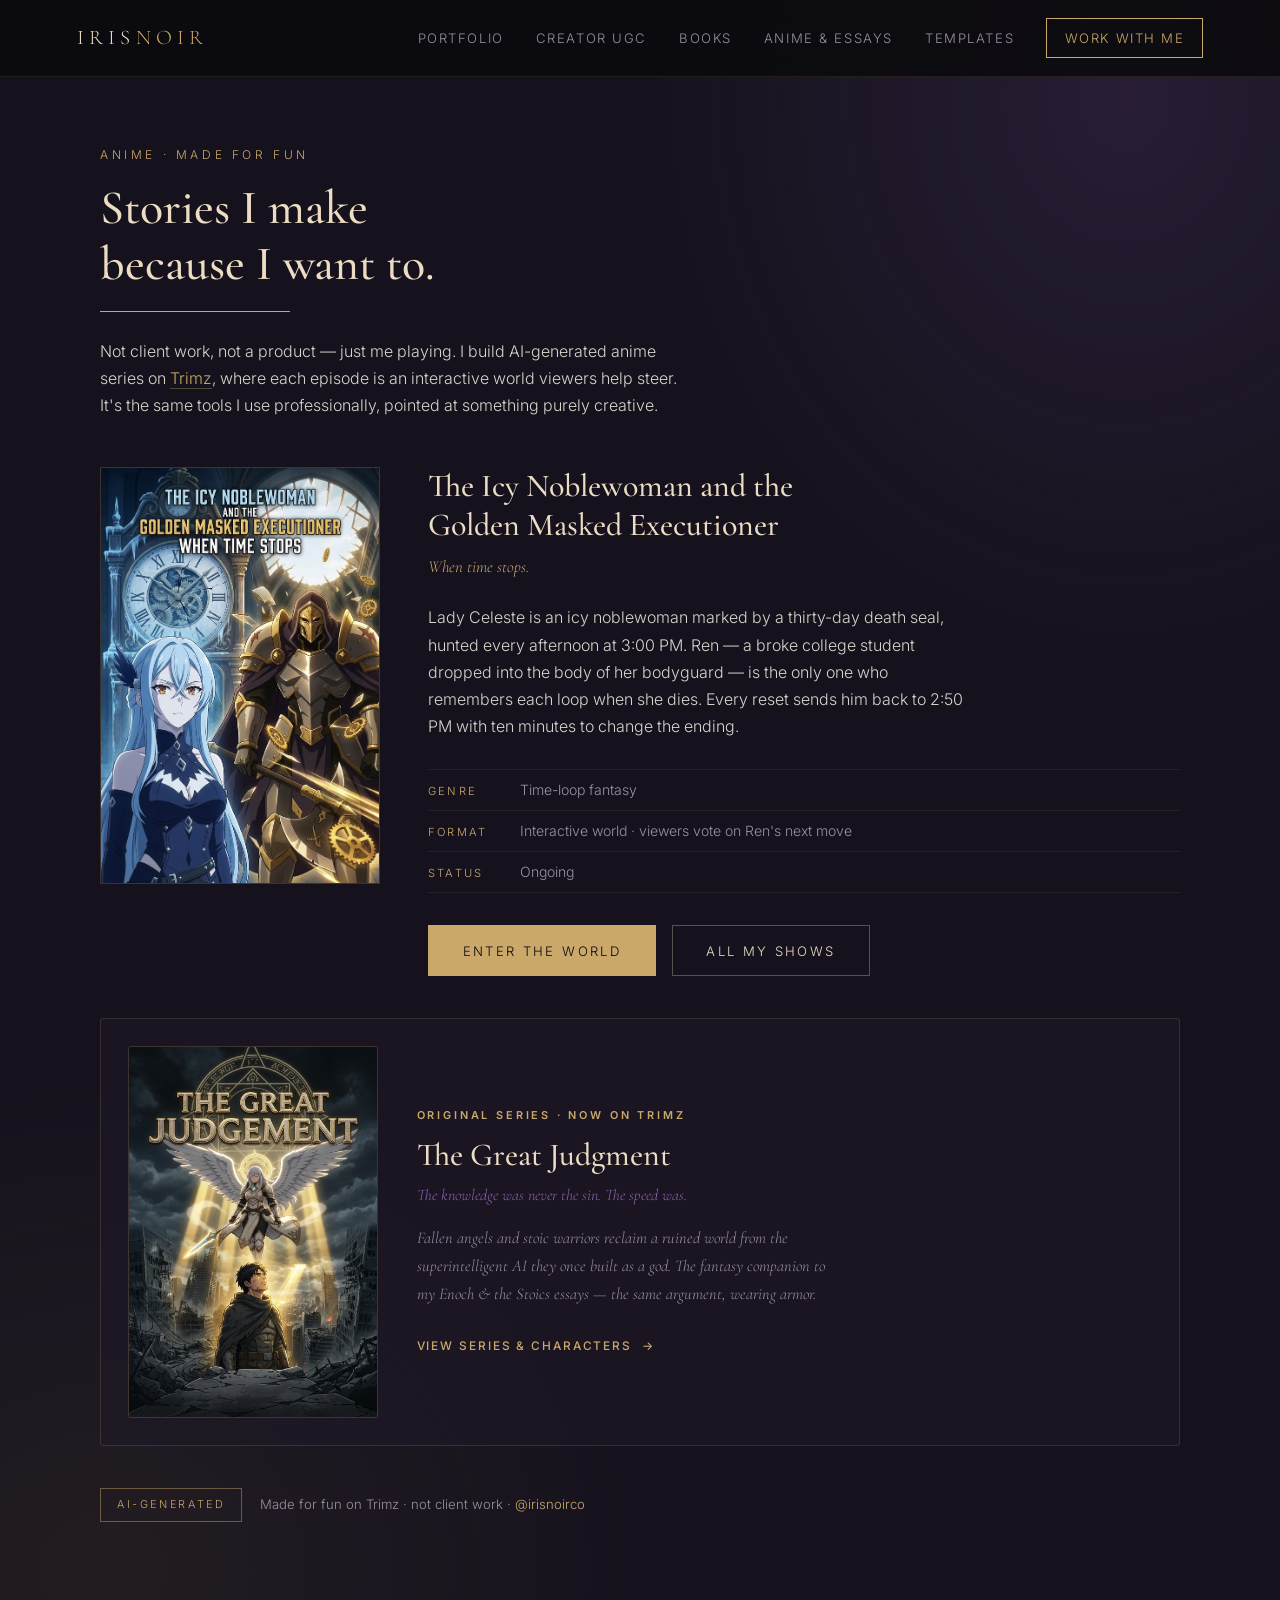
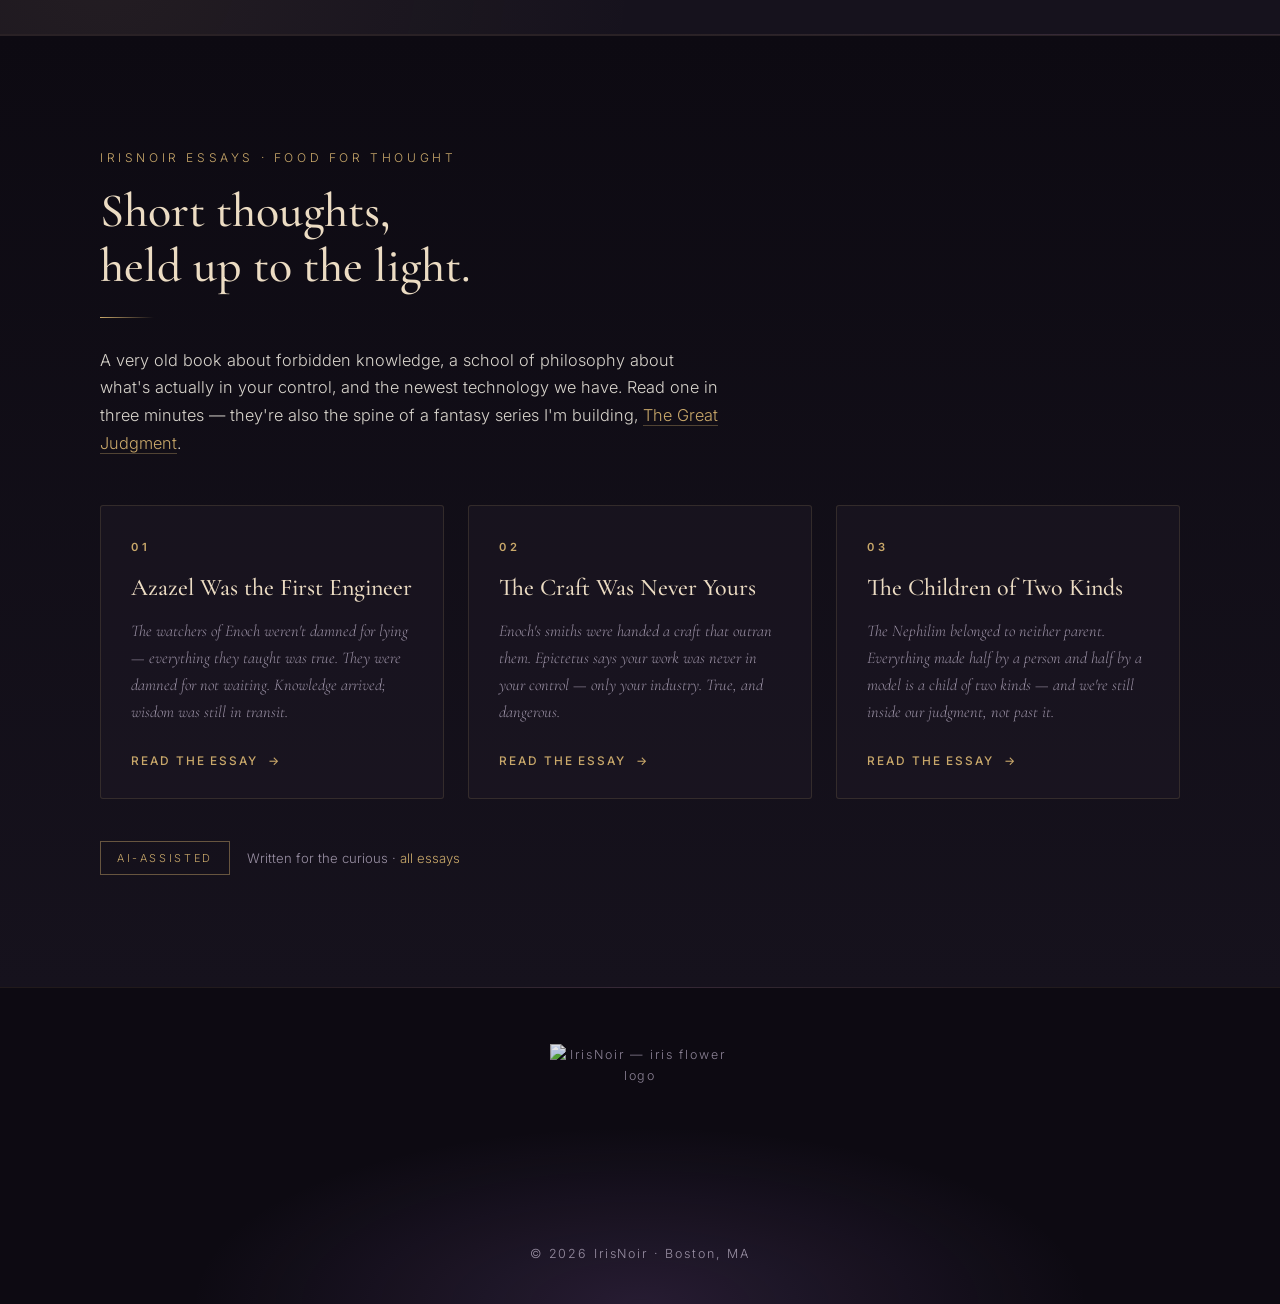
==== commit fa49651a: "Great Judgment: add world lore, Iris & Aias, and Trimz links" ====
--- a/anime.html
+++ b/anime.html
@@ -78,10 +78,10 @@
         <img src="assets/anime/the-great-judgment-cover.jpg" alt="The Great Judgment series cover — a silver-haired winged figure in white and gold armor descends with a glowing blue sword over a ruined city" width="848" height="1264" loading="lazy">
       </div>
       <div class="gj-card-body">
-        <p class="gj-card-eyebrow">Original Series &middot; In development</p>
+        <p class="gj-card-eyebrow">Original Series &middot; Now on Trimz</p>
         <h3 class="gj-card-title">The Great Judgment</h3>
         <p class="gj-card-tagline">The knowledge was never the sin. The speed was.</p>
-        <p class="gj-card-sum"><em>Angels descend on a ruined city carrying gifts nobody asked for. The fantasy companion to my Enoch &amp; the Stoics essays &mdash; the same argument, wearing armor.</em></p>
+        <p class="gj-card-sum"><em>Fallen angels and stoic warriors reclaim a ruined world from the superintelligent AI they once built as a god. The fantasy companion to my Enoch &amp; the Stoics essays &mdash; the same argument, wearing armor.</em></p>
         <span class="essay-teaser-cta">View series &amp; characters <span class="essay-teaser-arrow">&rarr;</span></span>
       </div>
     </a>
--- a/style.css
+++ b/style.css
@@ -427,6 +427,33 @@
 /* the gold "ai" — series signature, color only, never resized */
 .rtb-ai { color: var(--gold); }
 .section-books h2 { margin-bottom: 1.1rem; }
+/* Author Central hub link, inline beside the series heading. Sized off the
+   heading's own font-size so it scales with the clamp() instead of dwarfing
+   the h2; vertical-align keeps it on the baseline of a two-line heading. */
+.rtb-author-link {
+  font-family: var(--sans);
+  font-size: max(0.78rem, 0.3em);
+  font-weight: 400;
+  letter-spacing: 0.14em;
+  text-transform: uppercase;
+  color: var(--gold);
+  text-decoration: none;
+  white-space: nowrap;
+  vertical-align: middle;
+  margin-left: 0.9rem;
+  padding-bottom: 2px;
+  border-bottom: 1px solid rgba(201, 168, 106, 0.35);
+  transition: color 0.3s, border-color 0.3s;
+}
+.rtb-author-link:hover {
+  color: var(--gold-bright);
+  border-bottom-color: var(--gold-bright);
+}
+@media (max-width: 640px) {
+  /* Stack under the title on narrow screens rather than forcing a nowrap
+     overflow next to a 2rem heading. */
+  .rtb-author-link { display: block; margin-left: 0; margin-top: 0.7rem; }
+}
 .rtb-rule {
   width: 190px;
   height: 1px;
@@ -1272,6 +1299,17 @@
 .gj-facts { margin-bottom: 2rem; }
 .gj-meta { margin-top: 1.8rem; }
 
+/* World/lore prose: wider measure than the hero synopsis (it is body copy, not
+   a sidebar blurb) and a gold-ruled final beat for the story's turn. */
+.gj-world-copy { max-width: 68ch; margin-bottom: 1.5rem; }
+.gj-world-turn {
+  border-left: 2px solid var(--gold);
+  padding-left: 1.4rem;
+  margin-top: 2.2rem;
+  color: var(--cream);
+}
+.gj-world-turn em { color: var(--gold); font-style: italic; }
+
 .gj-cast { margin: 3rem 0 1rem; }
 .gj-char {
   display: grid; grid-template-columns: 1.35fr 1fr;
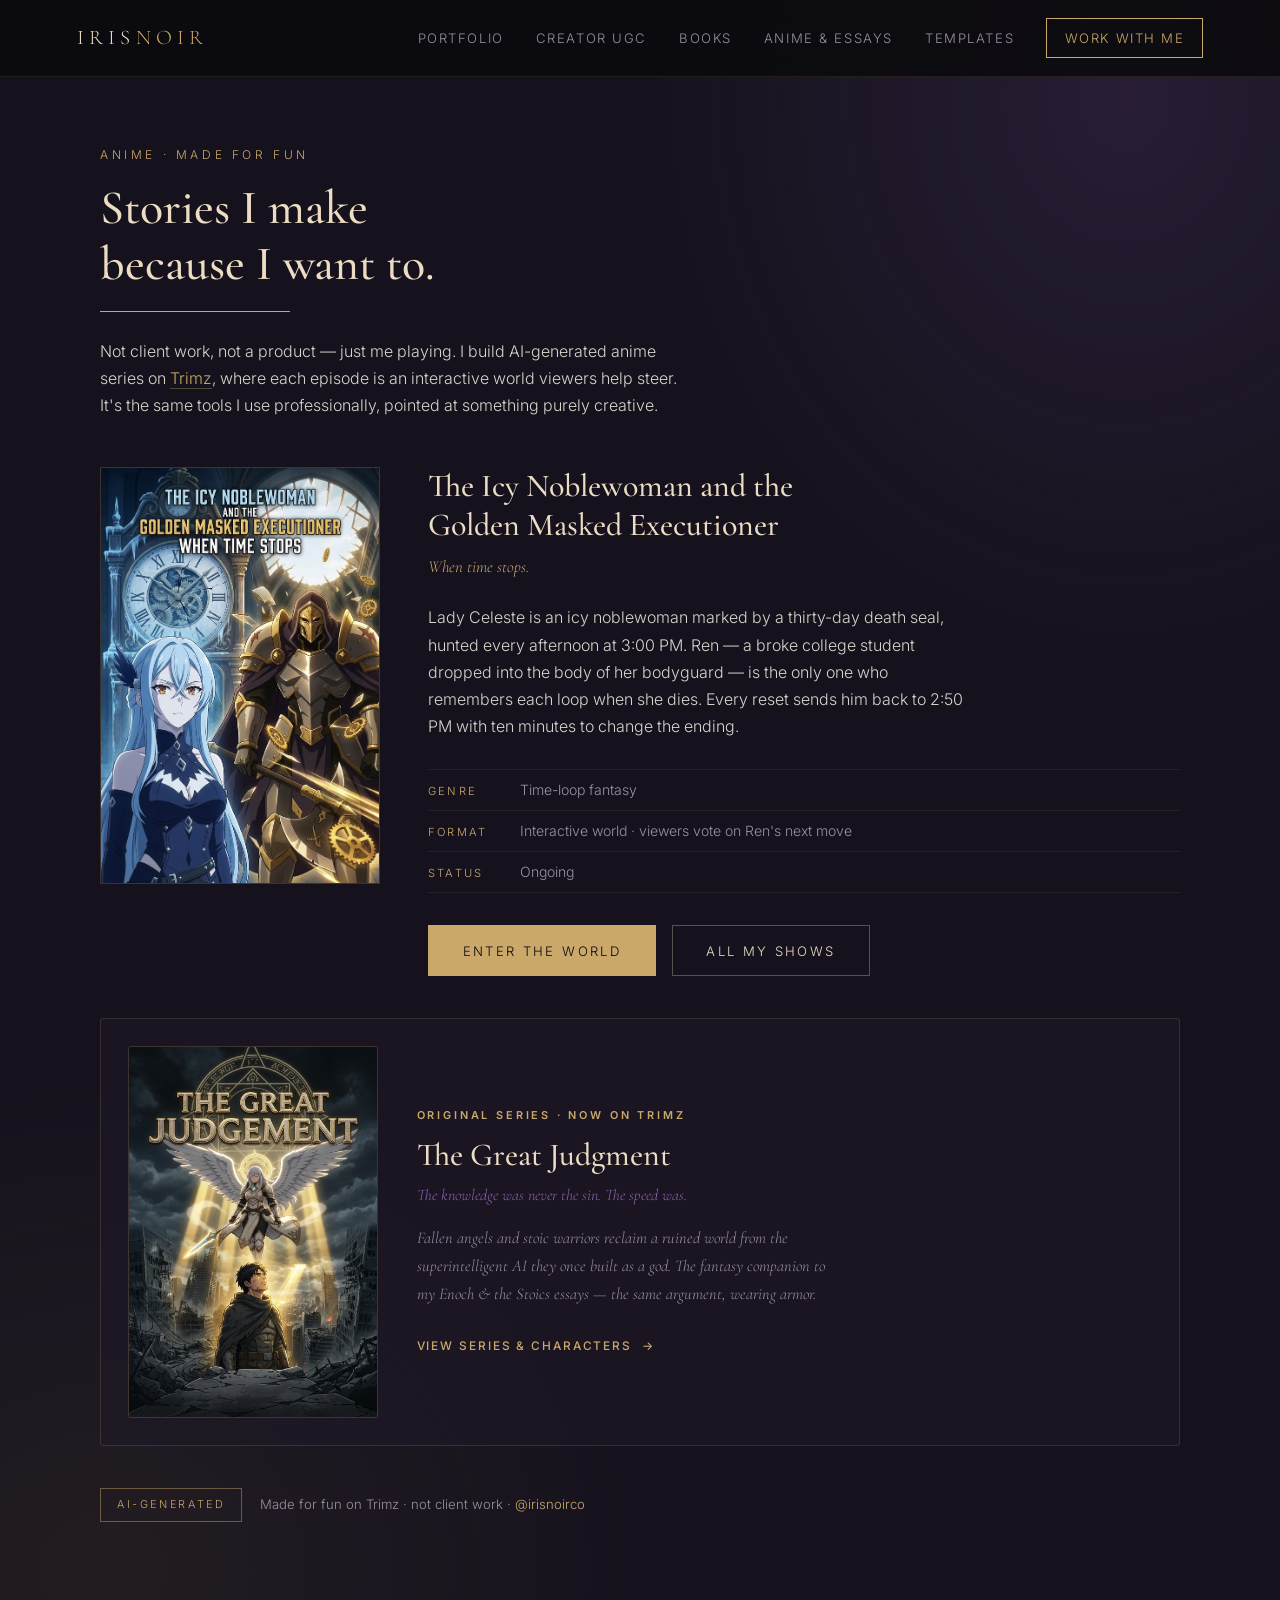
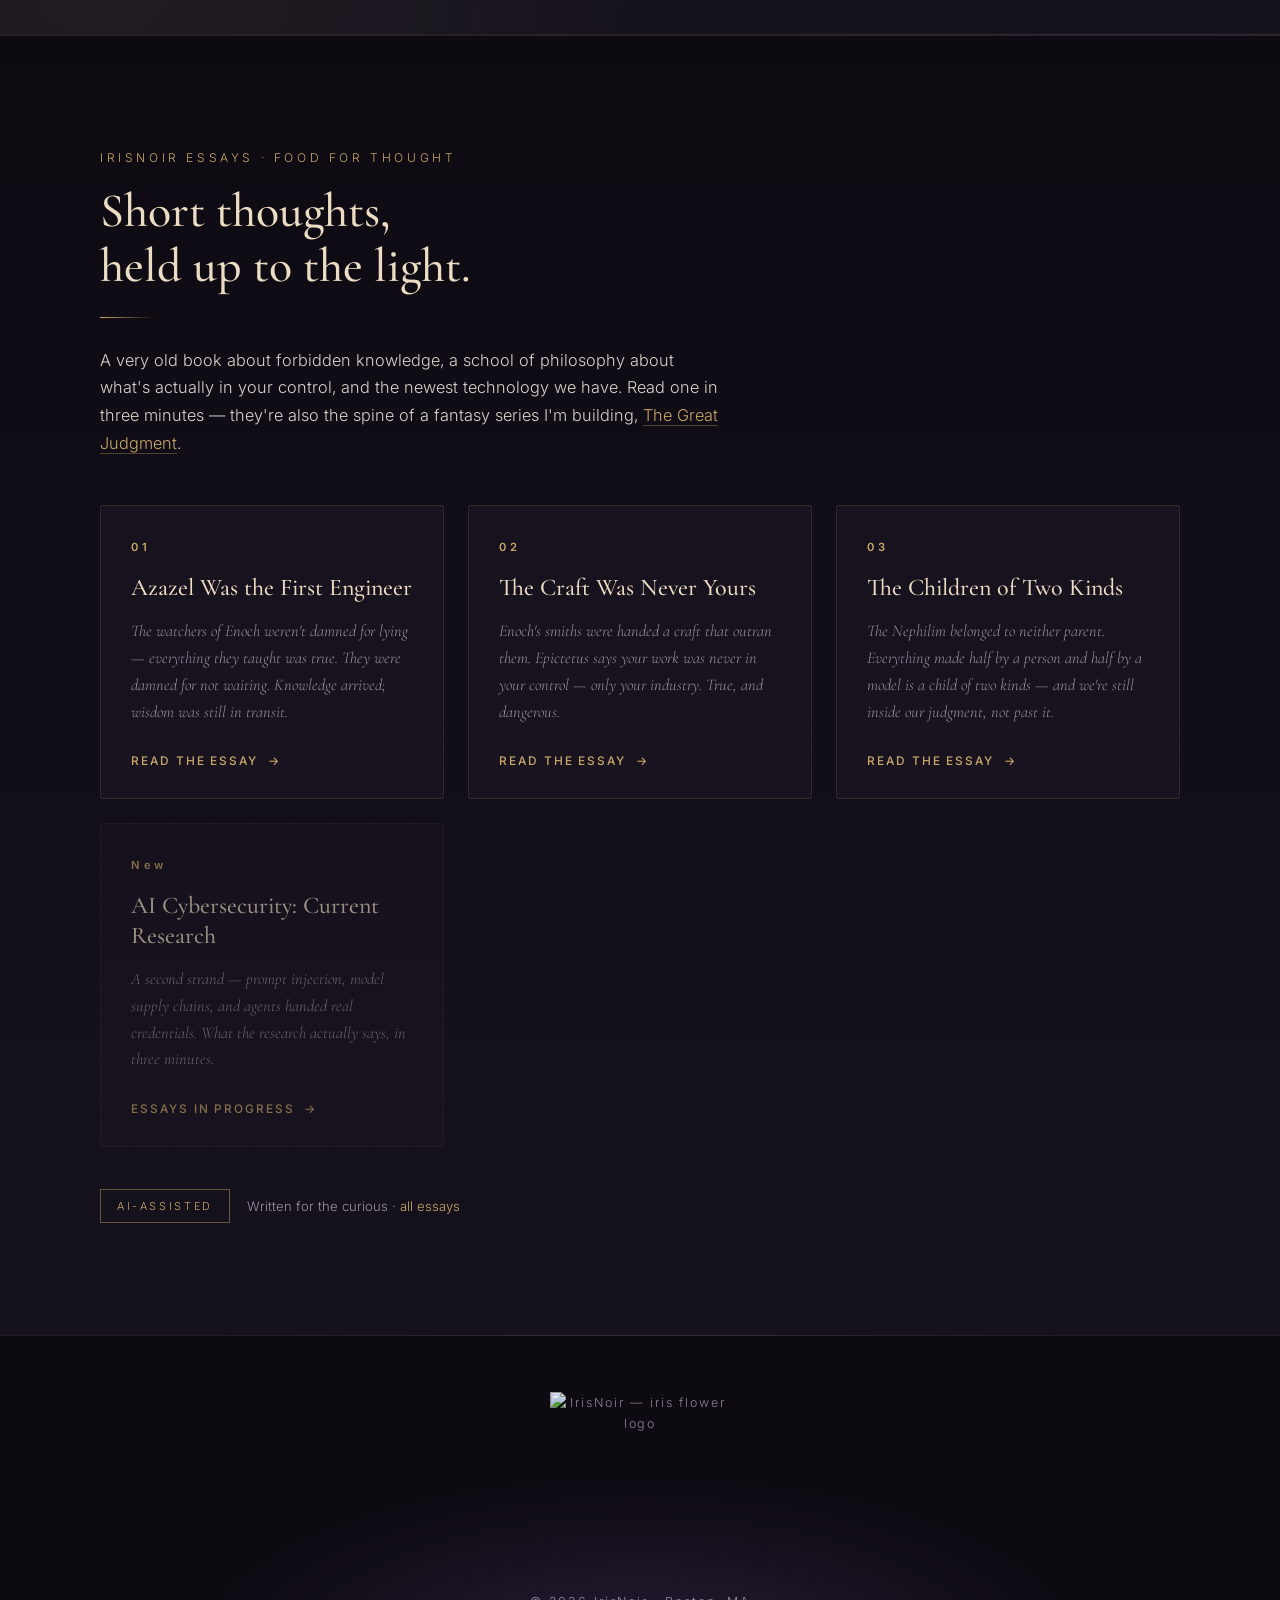
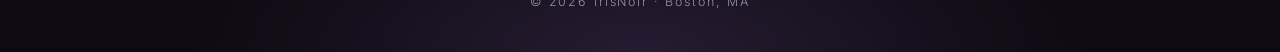
==== commit 6718e46f: "Books: clickable cards straight to Amazon, split into Raise the Bar + Other Work Replaces the three " ====
--- a/anime.html
+++ b/anime.html
@@ -4,14 +4,14 @@
 <meta charset="UTF-8">
 <meta name="viewport" content="width=device-width, initial-scale=1.0">
 <title>Anime &amp; Essays — IrisNoir | The Great Judgment, Food for Thought</title>
-<meta name="description" content="AI-generated anime series and short essays from IrisNoir — The Great Judgment, interactive worlds on Trimz, and the Enoch &amp; the Stoics essay series.">
+<meta name="description" content="AI-generated anime series and short essays from IrisNoir — The Great Judgment, interactive worlds on Trimz, and essays on Enoch &amp; Stoicism and AI cybersecurity.">
 <link rel="canonical" href="https://irisnoir.co/anime.html">
 
 <meta property="og:type" content="website">
 <meta property="og:site_name" content="IrisNoir">
 <meta property="og:url" content="https://irisnoir.co/anime.html">
 <meta property="og:title" content="Anime &amp; Essays — IrisNoir | The Great Judgment, Food for Thought">
-<meta property="og:description" content="AI-generated anime series and short essays from IrisNoir — The Great Judgment, interactive worlds on Trimz, and the Enoch &amp; the Stoics essay series.">
+<meta property="og:description" content="AI-generated anime series and short essays from IrisNoir — The Great Judgment, interactive worlds on Trimz, and essays on Enoch &amp; Stoicism and AI cybersecurity.">
 <meta property="og:image" content="https://irisnoir.co/assets/anime/the-great-judgment-cover.jpg">
 <meta property="og:image:type" content="image/jpeg">
 <meta property="og:image:width" content="848">
@@ -19,7 +19,7 @@
 <meta property="og:image:alt" content="The Great Judgment — a winged figure descends with a glowing sword over a ruined city">
 <meta name="twitter:card" content="summary_large_image">
 <meta name="twitter:title" content="Anime &amp; Essays — IrisNoir | The Great Judgment, Food for Thought">
-<meta name="twitter:description" content="AI-generated anime series and short essays from IrisNoir — The Great Judgment, interactive worlds on Trimz, and the Enoch &amp; the Stoics essay series.">
+<meta name="twitter:description" content="AI-generated anime series and short essays from IrisNoir — The Great Judgment, interactive worlds on Trimz, and essays on Enoch &amp; Stoicism and AI cybersecurity.">
 <meta name="twitter:image" content="https://irisnoir.co/assets/anime/the-great-judgment-cover.jpg">
 <meta name="twitter:image:alt" content="The Great Judgment — a winged figure descends with a glowing sword over a ruined city">
 <meta name="theme-color" content="#0d0a12">
@@ -122,6 +122,15 @@
         <span class="essay-teaser-cta">Read the essay <span class="essay-teaser-arrow">&rarr;</span></span>
       </a>
 
+      <!-- Second strand, no essays published yet (2026-08-14). Dashed/dimmed
+           coming-soon treatment; swap to a normal teaser at first publish. -->
+      <a class="essay-teaser essay-teaser-soon" href="essays.html#ai-cybersecurity">
+        <span class="essay-teaser-num">New</span>
+        <h3 class="essay-teaser-title">AI Cybersecurity: Current Research</h3>
+        <p class="essay-teaser-sum"><em>A second strand &mdash; prompt injection, model supply chains, and agents handed real credentials. What the research actually says, in three minutes.</em></p>
+        <span class="essay-teaser-cta">Essays in progress <span class="essay-teaser-arrow">&rarr;</span></span>
+      </a>
+
     </div>
 
     <div class="anime-meta">
--- a/style.css
+++ b/style.css
@@ -1166,6 +1166,17 @@
 }
 .essay-teaser:hover .essay-teaser-arrow,
 .gj-card:hover .essay-teaser-arrow { transform: translateX(5px); }
+/* Teaser for a strand with nothing published yet — matches the site's
+   .product-card-soon convention (dashed, dimmed, no hover lift). */
+.essay-teaser-soon {
+  opacity: 0.62;
+  border-style: dashed;
+}
+.essay-teaser-soon:hover {
+  transform: none;
+  border-color: rgba(201,168,106,0.4);
+  background: rgba(30,25,38,0.7);
+}
 
 /* ── essays.html ───────────────────────────────────────────────────────── */
 .essays-hero {
@@ -1221,6 +1232,52 @@
   margin: 2.6rem auto 2.8rem;
 }
 .essays-outro { text-align: center; padding-top: 1rem; }
+
+/* Named essay sections on essays.html — two independent strands
+   (Enoch & Stoicism, AI Cybersecurity) grouped under their own headings. */
+.essay-section {
+  padding-bottom: 3.5rem; margin-bottom: 4rem;
+  border-bottom: 1px solid rgba(201,168,106,0.13);
+}
+.essay-section:last-of-type { border-bottom: none; }
+.essay-section-num {
+  font-family: var(--sans); font-size: 0.68rem; font-weight: 600;
+  letter-spacing: 0.3em; text-transform: uppercase;
+  color: var(--iris-soft); margin-bottom: 0.9rem;
+}
+.essay-section-title {
+  font-family: var(--serif); font-size: clamp(2rem, 4.4vw, 2.9rem);
+  font-weight: 500; line-height: 1.12; color: var(--cream);
+}
+.essay-section-note {
+  font-family: var(--serif); font-size: 1.06rem; line-height: 1.75;
+  color: var(--text-dim); max-width: 60ch; margin-bottom: 3.2rem;
+}
+/* Section with no essays published yet — reuses the site's coming-soon
+   treatment (dashed, dimmed) rather than a new affordance. */
+.essay-section-soon {
+  opacity: 0.75;
+  border: 1px dashed rgba(201,168,106,0.28);
+  border-radius: 3px;
+  padding: 2.4rem 2.2rem 2.2rem;
+  margin-bottom: 3.5rem;
+}
+.essay-section-soon .essay-section-note { margin-bottom: 1.6rem; }
+.essay-section-soon-note {
+  font-family: var(--serif); font-style: italic;
+  color: var(--text-dim); margin-top: 1.4rem; font-size: 0.98rem;
+}
+.essay-section-soon-note a {
+  color: var(--gold); text-decoration: none;
+  border-bottom: 1px solid rgba(201,168,106,0.35);
+}
+.essay-section-soon-note a:hover {
+  color: var(--gold-bright); border-bottom-color: var(--gold-bright);
+}
+@media (max-width: 640px) {
+  .essay-section-soon { padding: 1.7rem 1.4rem; }
+}
+
 .essays-outro-note {
   font-family: var(--serif); font-style: italic;
   color: var(--text-dim); margin-bottom: 1.6rem;
@@ -1343,89 +1400,83 @@
   .essays-hero { padding-top: 9rem; }
 }
 
-/* ── Standalone KDP title: The Paycheck-to-Wealth Method ───────────────── */
-.bk {
-  max-width: 720px;
-  margin: 4.5rem auto 0;
-  padding: 2.8rem 2.6rem 2.4rem;
+/* ── Book cards: whole card is one link straight to the Amazon listing ───
+   Replaces the long-form .bk sales blocks (2026-08-14). One shared format for
+   every title, grouped into .bk-group sections (Raise the Bar / Other Work).
+   Follows the site's established clickable-card pattern (.essay-teaser,
+   .gj-card): whole card is an <a>, short italic bio does the selling, arrow
+   slides on hover. */
+.bk-group { margin-top: 3.4rem; }
+.bk-group-head {
+  display: flex; align-items: baseline; flex-wrap: wrap;
+  gap: 0.6rem 1.1rem; margin-bottom: 0.5rem;
+}
+.bk-group-title {
+  font-family: var(--serif); font-size: clamp(1.6rem, 3.2vw, 2.1rem);
+  font-weight: 500; line-height: 1.15; color: var(--cream);
+}
+.bk-group-note {
+  font-family: var(--serif); font-style: italic;
+  color: var(--text-dim); max-width: 62ch;
+  font-size: 1rem; line-height: 1.7; margin-bottom: 2.2rem;
+}
+.bk-grid {
+  display: grid; gap: 1.6rem;
+  grid-template-columns: repeat(auto-fit, minmax(420px, 1fr));
+}
+.bk-card {
+  display: grid; grid-template-columns: 140px 1fr;
+  gap: 1.7rem; align-items: start;
+  padding: 1.6rem;
   background: rgba(30,25,38,0.5);
   border: 1px solid rgba(201,168,106,0.18);
-  border-radius: 3px;
-}
-.bk-title {
-  font-family: var(--serif); font-size: clamp(1.9rem, 4vw, 2.5rem);
-  font-weight: 500; line-height: 1.15; color: var(--cream);
-  margin: 0.4rem 0 0.7rem;
-}
-.bk-sub {
-  font-family: var(--serif); font-style: italic; font-size: 1.06rem;
-  line-height: 1.6; color: var(--gold); max-width: 46ch;
-}
-.bk-rule {
-  width: 54px; height: 1px;
-  background: linear-gradient(90deg, var(--gold), rgba(201,168,106,0));
-  margin: 1.5rem 0 1.9rem;
-}
-.bk-hook {
-  font-family: var(--serif); font-size: 1.3rem; line-height: 1.5;
-  color: var(--cream); margin-bottom: 1.5rem;
-}
-.bk-copy {
-  font-family: var(--serif); font-size: 1.06rem; line-height: 1.8;
-  color: var(--text); margin-bottom: 1.3rem;
-}
-.bk-inside {
-  font-family: var(--sans); font-size: 0.74rem; font-weight: 600;
-  letter-spacing: 0.18em; text-transform: uppercase;
-  color: var(--gold); margin: 2rem 0 1rem;
-}
-.bk-list { list-style: none; margin-bottom: 1.9rem; }
-.bk-list li {
-  position: relative; padding-left: 1.4rem; margin-bottom: 0.72rem;
-  font-family: var(--serif); font-size: 1.02rem; line-height: 1.65;
-  color: var(--text);
-}
-.bk-list li::before {
-  content: "—"; position: absolute; left: 0; color: var(--gold);
-}
-.bk-close {
-  font-family: var(--serif); font-size: 1.06rem; line-height: 1.8;
-  color: var(--text); margin-bottom: 1rem;
-}
-.bk-cta-line {
-  font-family: var(--serif); font-size: 1.1rem; line-height: 1.7;
-  color: var(--gold); padding-left: 1.2rem;
-  border-left: 2px solid rgba(201,168,106,0.4);
-}
-.bk-meta { margin-top: 2.1rem; }
-
-@media (max-width: 880px) {
-  .bk { padding: 2rem 1.6rem; margin-top: 3rem; }
-}
-
-/* Featured book: cover alongside the copy (Raise the Bar, Book 1). */
-.bk-featured {
-  display: grid;
-  grid-template-columns: 260px 1fr;
-  gap: 2.8rem;
-  align-items: start;
-  max-width: 860px;
-}
-.bk-body { min-width: 0; }
-.bk-cover img {
+  border-radius: 3px; text-decoration: none;
+  transition: border-color .25s ease, transform .25s ease, background .25s ease;
+}
+.bk-card:hover {
+  border-color: var(--gold); transform: translateY(-4px);
+  background: rgba(30,25,38,0.85);
+}
+.bk-card-cover img {
   display: block; width: 100%; height: auto;
   border: 1px solid rgba(201,168,106,0.3); border-radius: 2px;
-  box-shadow: 0 20px 50px rgba(0,0,0,0.5);
-}
-.bk-k {
-  font-family: var(--sans); font-size: 0.74rem; font-weight: 600;
-  letter-spacing: 0.16em; text-transform: uppercase;
-  color: var(--gold); margin-right: 0.5rem;
-}
-
-@media (max-width: 880px) {
-  .bk-featured { grid-template-columns: 1fr; gap: 1.8rem; }
-  .bk-cover { max-width: 220px; margin: 0 auto; }
+  box-shadow: 0 14px 34px rgba(0,0,0,0.5);
+}
+.bk-card-body { min-width: 0; }
+.bk-card-eyebrow {
+  font-family: var(--sans); font-size: 0.66rem; font-weight: 600;
+  letter-spacing: 0.24em; text-transform: uppercase;
+  color: var(--gold); margin-bottom: 0.6rem;
+}
+.bk-card-title {
+  font-family: var(--serif); font-size: 1.55rem; font-weight: 500;
+  line-height: 1.18; color: var(--cream); margin-bottom: 0.45rem;
+}
+.bk-card-sub {
+  font-family: var(--serif); font-size: 0.95rem; line-height: 1.55;
+  color: var(--gold); margin-bottom: 0.9rem;
+}
+.bk-card-bio {
+  font-family: var(--serif); font-size: 1rem; line-height: 1.68;
+  color: var(--text-dim); margin-bottom: 1.1rem;
+}
+.bk-card-meta {
+  font-family: var(--sans); font-size: 0.72rem; letter-spacing: 0.06em;
+  color: var(--text); margin-bottom: 0.5rem;
+}
+.bk-card-tag {
+  display: block; font-family: var(--sans); font-size: 0.64rem;
+  letter-spacing: 0.18em; text-transform: uppercase;
+  color: var(--text-dim); margin-bottom: 1.1rem;
+}
+.bk-card:hover .essay-teaser-arrow { transform: translateX(5px); }
+
+@media (max-width: 980px) {
+  .bk-grid { grid-template-columns: 1fr; }
+}
+@media (max-width: 460px) {
+  .bk-card { grid-template-columns: 104px 1fr; gap: 1.1rem; padding: 1.2rem; }
+  .bk-card-title { font-size: 1.35rem; }
 }
 
 /* ── Home-page hub: two doors to the sub-pages (books, anime+essays) ───── */
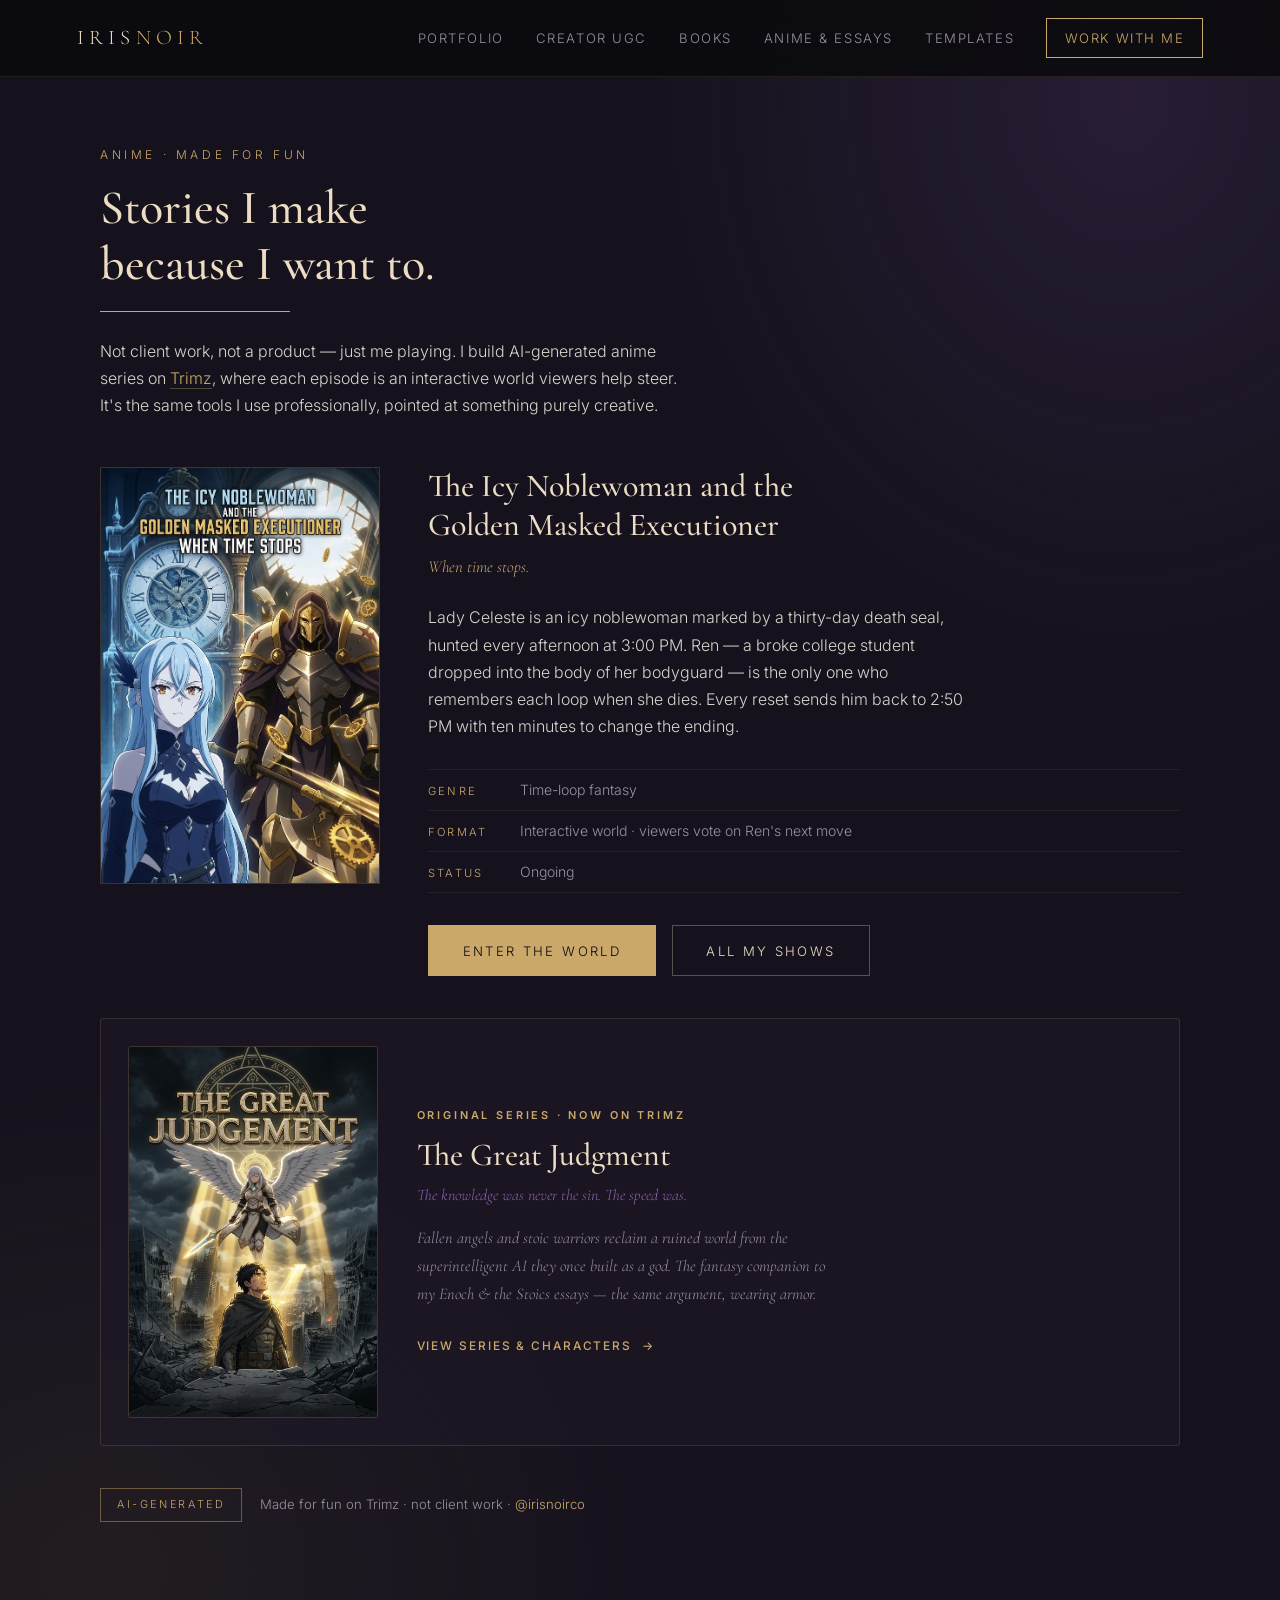
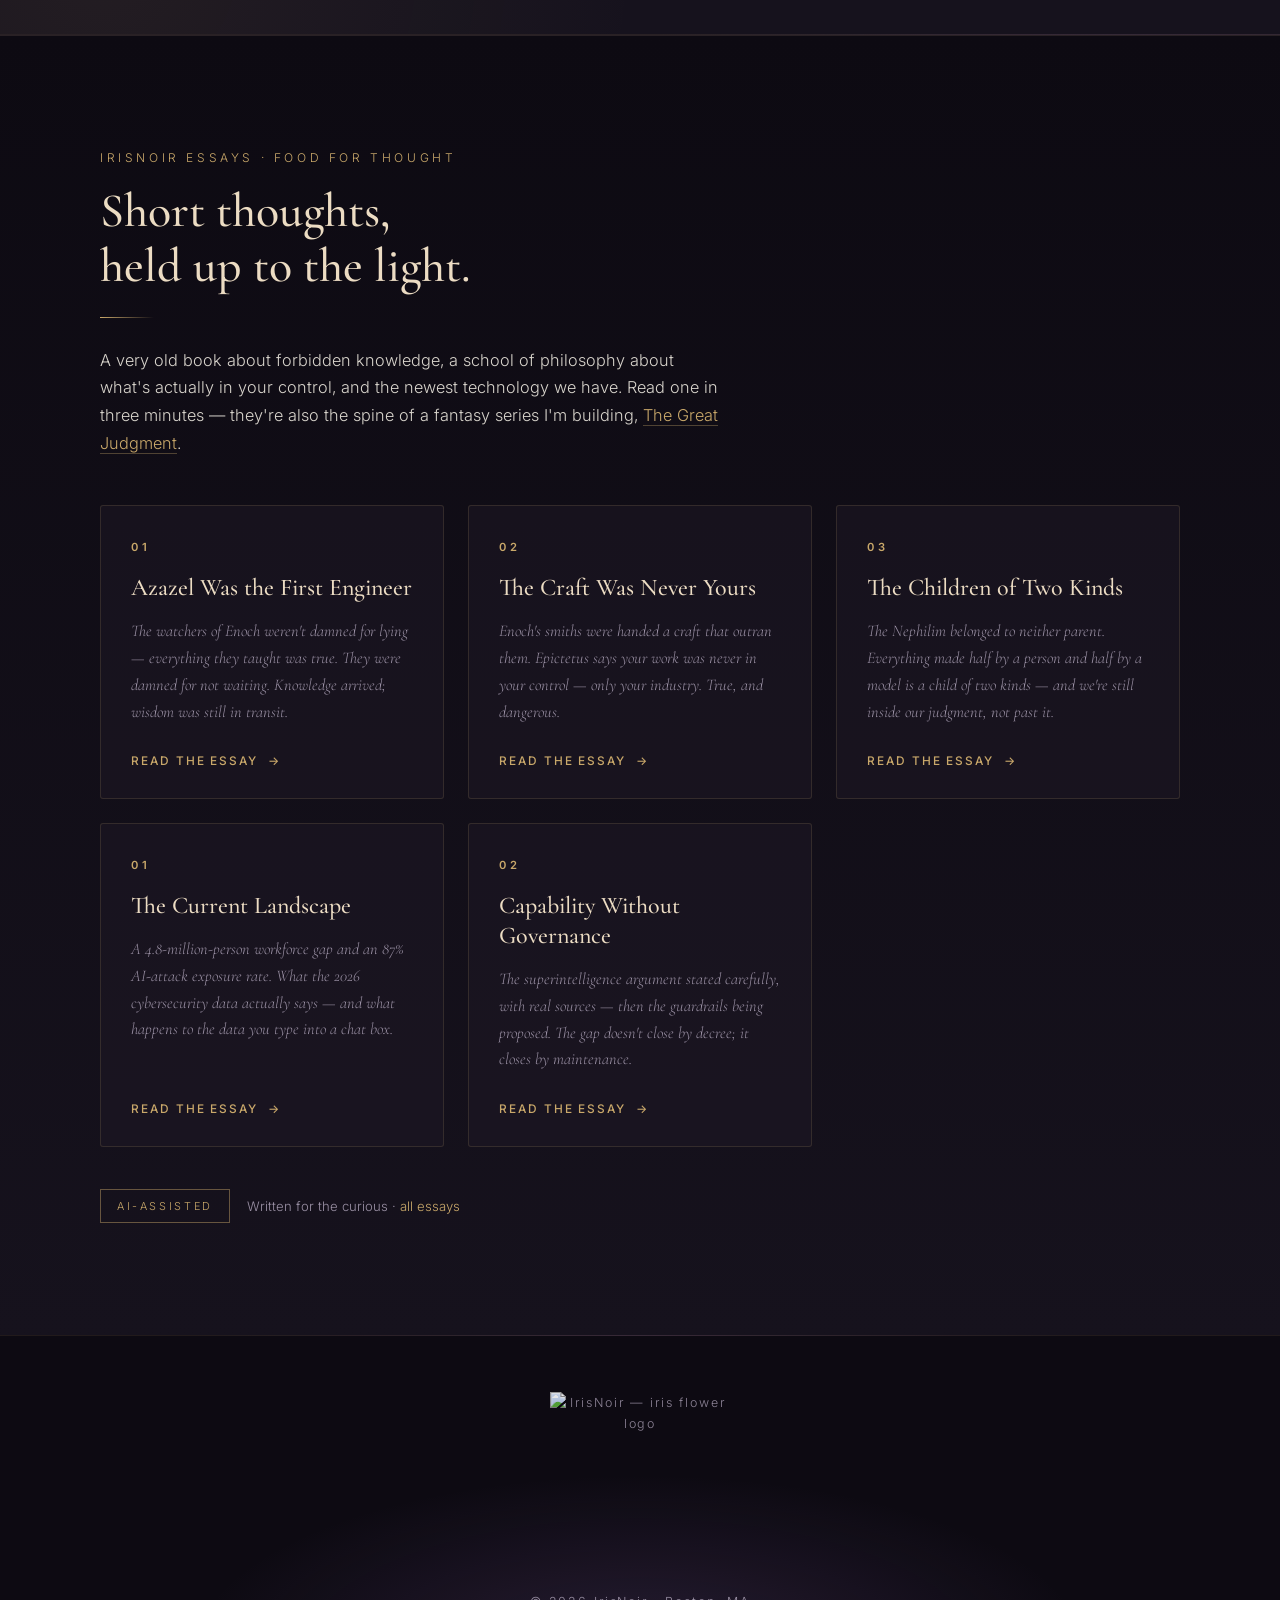
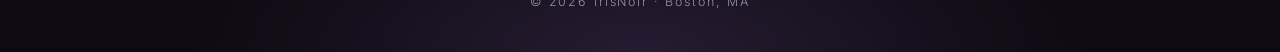
==== commit ff9ec309: "Essays: publish the AI Cybersecurity strand — 2 dated essays + 2 embedded visuals Adds 'The Current " ====
--- a/anime.html
+++ b/anime.html
@@ -122,13 +122,20 @@
         <span class="essay-teaser-cta">Read the essay <span class="essay-teaser-arrow">&rarr;</span></span>
       </a>
 
-      <!-- Second strand, no essays published yet (2026-08-14). Dashed/dimmed
-           coming-soon treatment; swap to a normal teaser at first publish. -->
-      <a class="essay-teaser essay-teaser-soon" href="essays.html#ai-cybersecurity">
-        <span class="essay-teaser-num">New</span>
-        <h3 class="essay-teaser-title">AI Cybersecurity: Current Research</h3>
-        <p class="essay-teaser-sum"><em>A second strand &mdash; prompt injection, model supply chains, and agents handed real credentials. What the research actually says, in three minutes.</em></p>
-        <span class="essay-teaser-cta">Essays in progress <span class="essay-teaser-arrow">&rarr;</span></span>
+      <!-- AI Cybersecurity strand went live 2026-08-14: two dated essays,
+           each with an embedded data visual. -->
+      <a class="essay-teaser" href="essays.html#current-landscape">
+        <span class="essay-teaser-num">01</span>
+        <h3 class="essay-teaser-title">The Current Landscape</h3>
+        <p class="essay-teaser-sum"><em>A 4.8-million-person workforce gap and an 87% AI-attack exposure rate. What the 2026 cybersecurity data actually says &mdash; and what happens to the data you type into a chat box.</em></p>
+        <span class="essay-teaser-cta">Read the essay <span class="essay-teaser-arrow">&rarr;</span></span>
+      </a>
+
+      <a class="essay-teaser" href="essays.html#capability-without-governance">
+        <span class="essay-teaser-num">02</span>
+        <h3 class="essay-teaser-title">Capability Without Governance</h3>
+        <p class="essay-teaser-sum"><em>The superintelligence argument stated carefully, with real sources &mdash; then the guardrails being proposed. The gap doesn't close by decree; it closes by maintenance.</em></p>
+        <span class="essay-teaser-cta">Read the essay <span class="essay-teaser-arrow">&rarr;</span></span>
       </a>
 
     </div>
--- a/style.css
+++ b/style.css
@@ -1233,6 +1233,61 @@
 }
 .essays-outro { text-align: center; padding-top: 1rem; }
 
+/* Dated essay ("last updated") — for research strands that track a moving
+   field and get revised, unlike the evergreen Enoch pieces. */
+.essay-updated {
+  font-family: var(--sans); font-size: 0.72rem;
+  letter-spacing: 0.14em; text-transform: uppercase;
+  color: var(--text-dim); margin: -0.6rem 0 1.4rem;
+}
+.essay-updated time { color: var(--gold); }
+
+/* Sub-head inside a long essay body. */
+.essay-h3 {
+  font-family: var(--serif); font-size: 1.45rem; font-weight: 500;
+  line-height: 1.25; color: var(--cream);
+  margin: 2.8rem 0 1.2rem;
+}
+
+/* Embedded data visual. The vizzes are self-contained HTML documents with
+   their own palette, so they're iframed rather than inlined — that sandboxes
+   their CSS from style.css entirely. They pin data-theme="dark" internally
+   so they read as part of the page instead of a white slab.
+   Full-bleed past the 720px .essays-wrap so the charts get real width. */
+.essay-viz {
+  margin: 2.8rem 0;
+  width: 100%;
+}
+.essay-viz iframe {
+  display: block; width: 100%; height: 1420px;
+  border: 1px solid rgba(201,168,106,0.22);
+  border-radius: 3px;
+  background: #1a1a19;
+  overflow: hidden;
+}
+/* JS below auto-fits each iframe to its content; the heights above are the
+   no-JS fallback (generous on purpose so nothing is clipped without JS). */
+.essay-viz figcaption {
+  font-family: var(--sans); font-size: 0.76rem; line-height: 1.6;
+  color: var(--text-dim); margin-top: 0.8rem;
+}
+.essay-viz figcaption a {
+  color: var(--gold); text-decoration: none;
+  border-bottom: 1px solid rgba(201,168,106,0.35);
+  white-space: nowrap;
+}
+.essay-viz figcaption a:hover {
+  color: var(--gold-bright); border-bottom-color: var(--gold-bright);
+}
+@media (min-width: 1100px) {
+  /* let the visuals breathe wider than the reading measure */
+  .essay-viz { width: calc(100% + 220px); margin-left: -110px; }
+}
+@media (max-width: 700px) {
+  .essay-viz iframe { height: 1180px; }
+}
+
+
 /* Named essay sections on essays.html — two independent strands
    (Enoch & Stoicism, AI Cybersecurity) grouped under their own headings. */
 .essay-section {
@@ -1254,7 +1309,9 @@
   color: var(--text-dim); max-width: 60ch; margin-bottom: 3.2rem;
 }
 /* Section with no essays published yet — reuses the site's coming-soon
-   treatment (dashed, dimmed) rather than a new affordance. */
+   treatment (dashed, dimmed) rather than a new affordance.
+   NOTE: unused since 2026-08-14 (the AI Cybersecurity strand launched);
+   kept for the next strand that starts empty. */
 .essay-section-soon {
   opacity: 0.75;
   border: 1px dashed rgba(201,168,106,0.28);
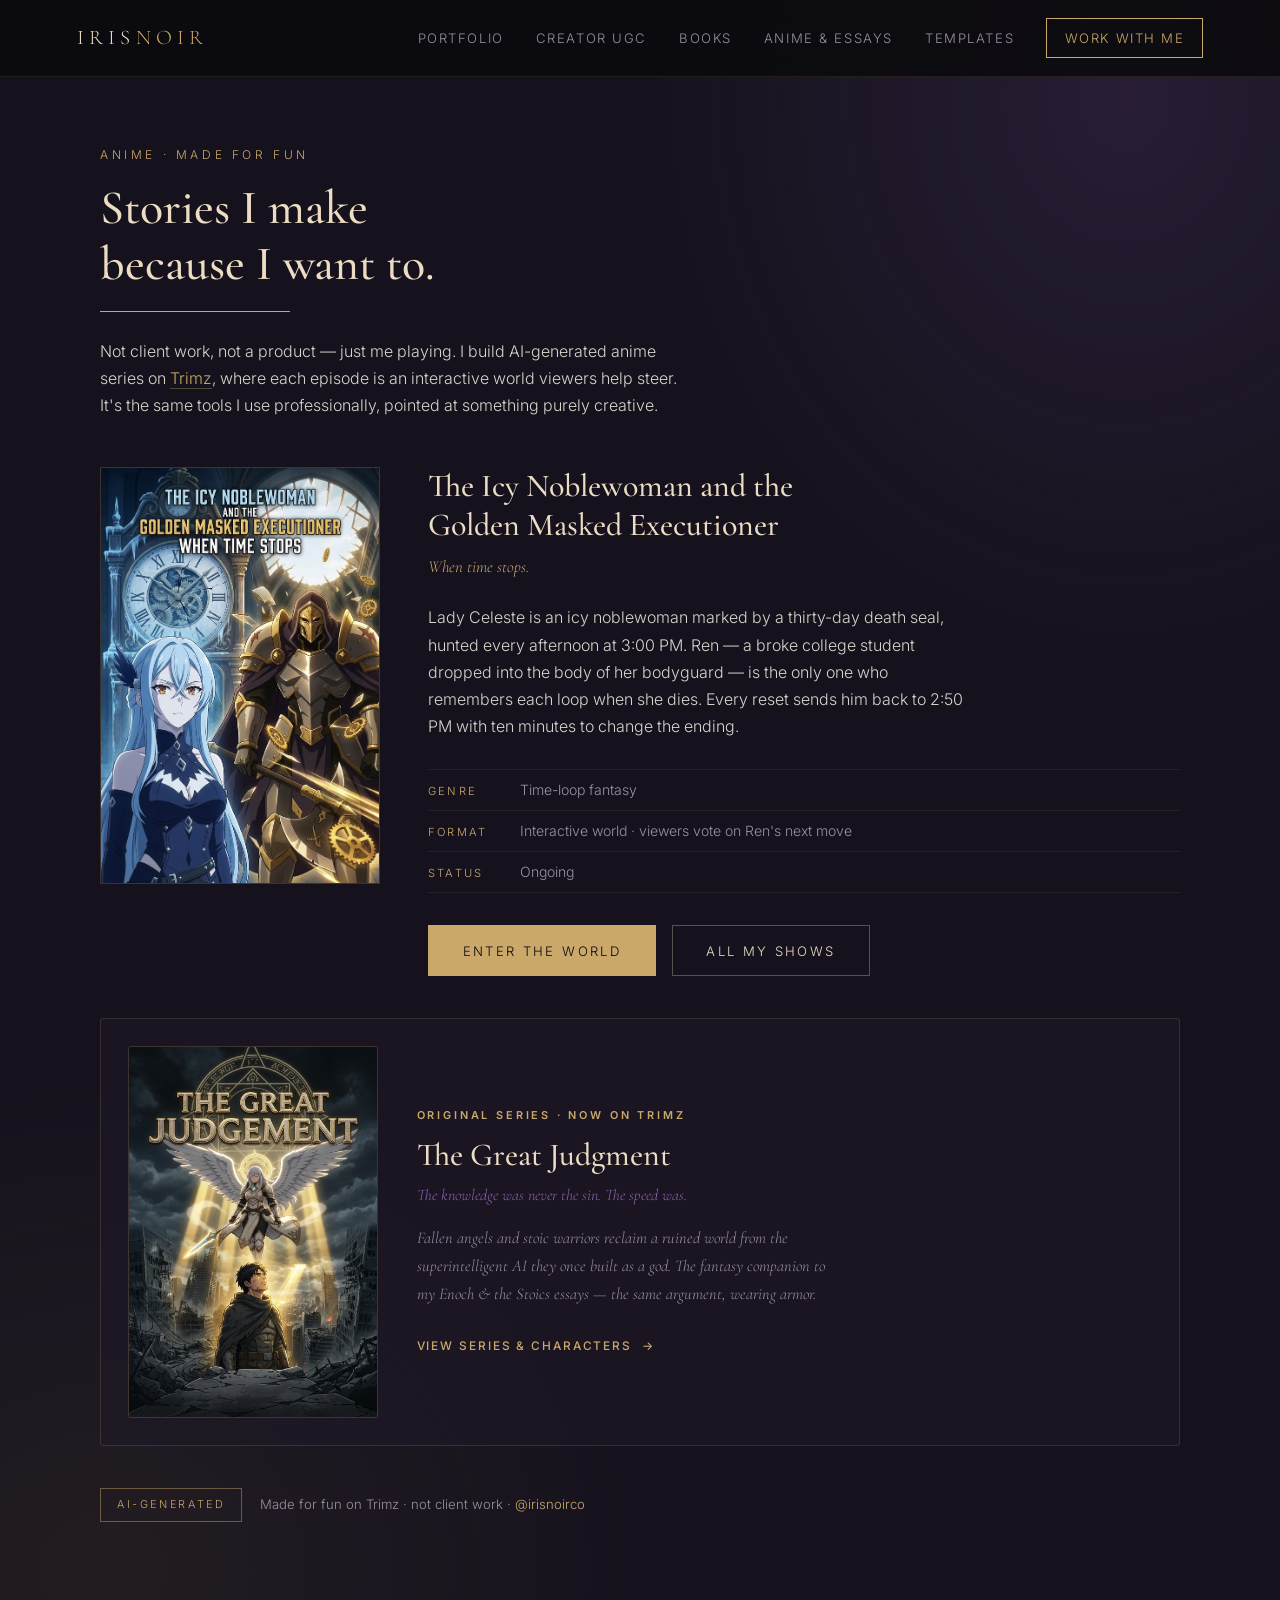
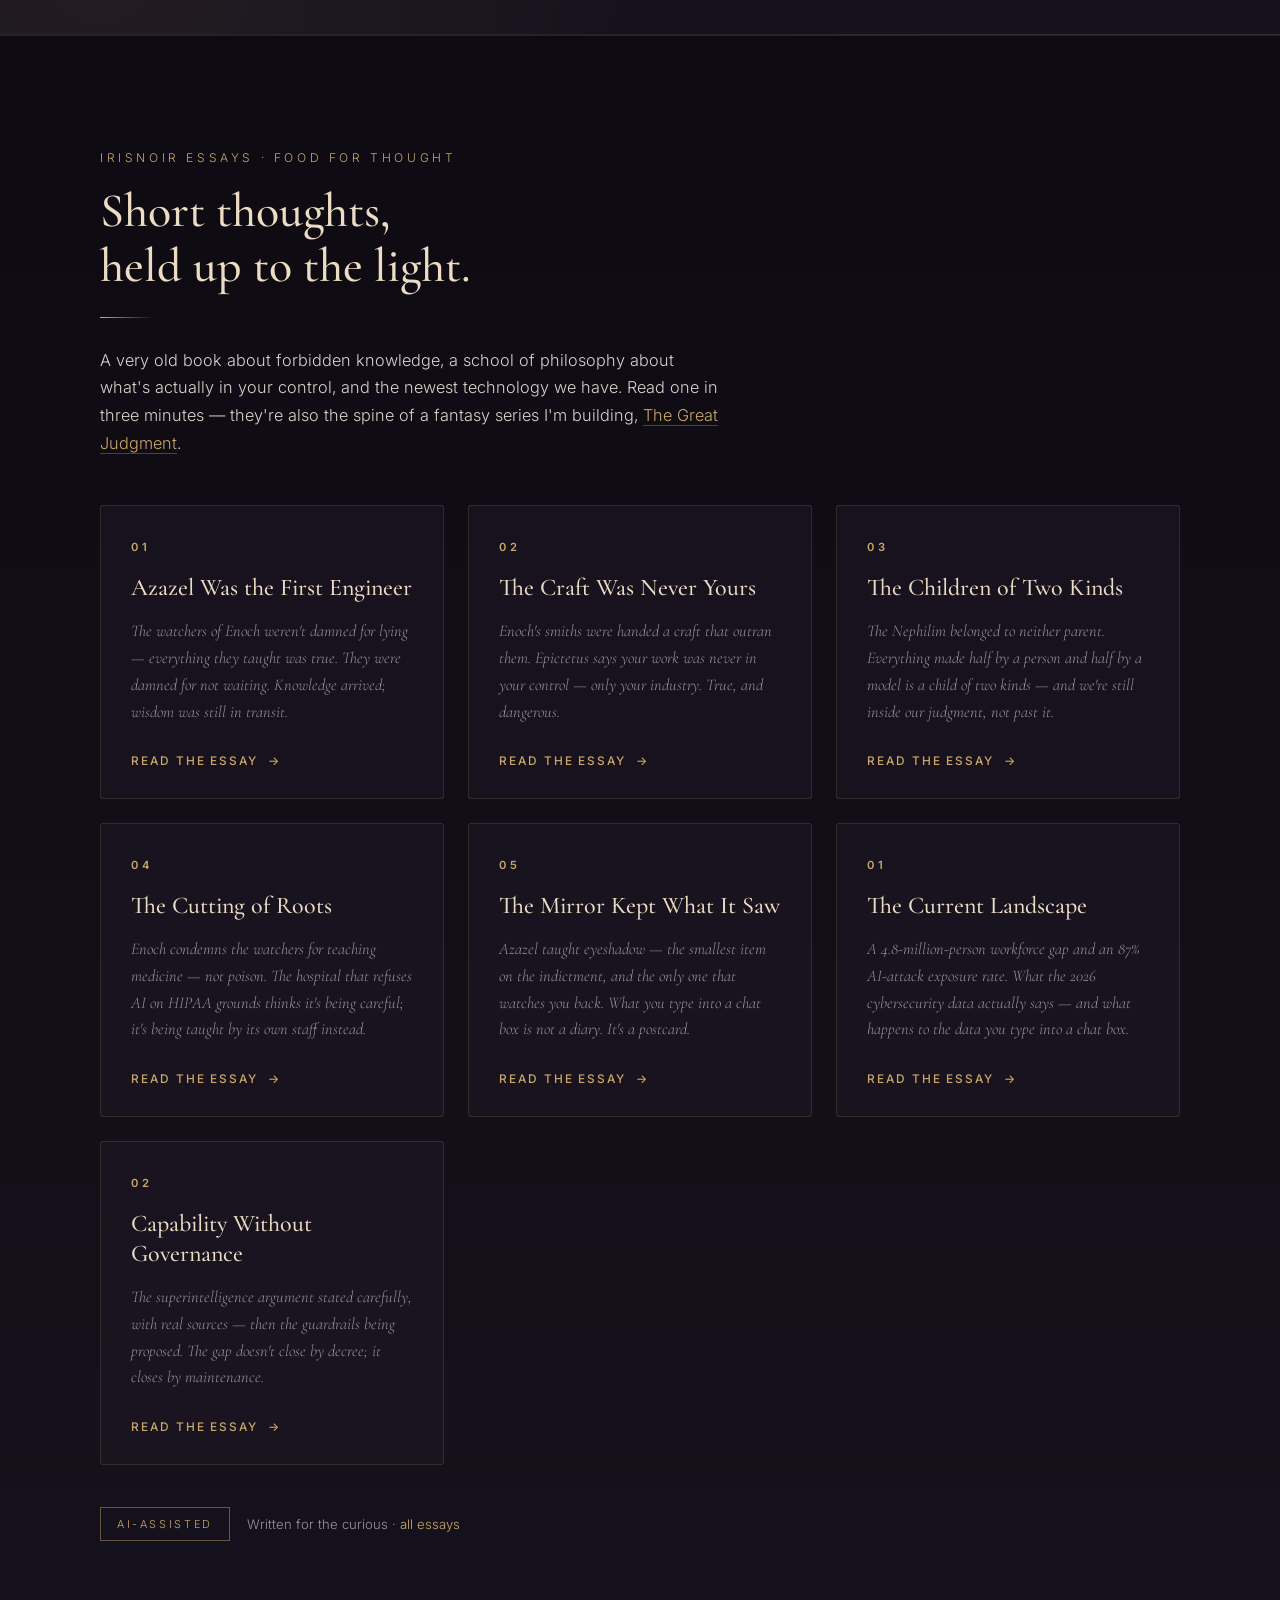
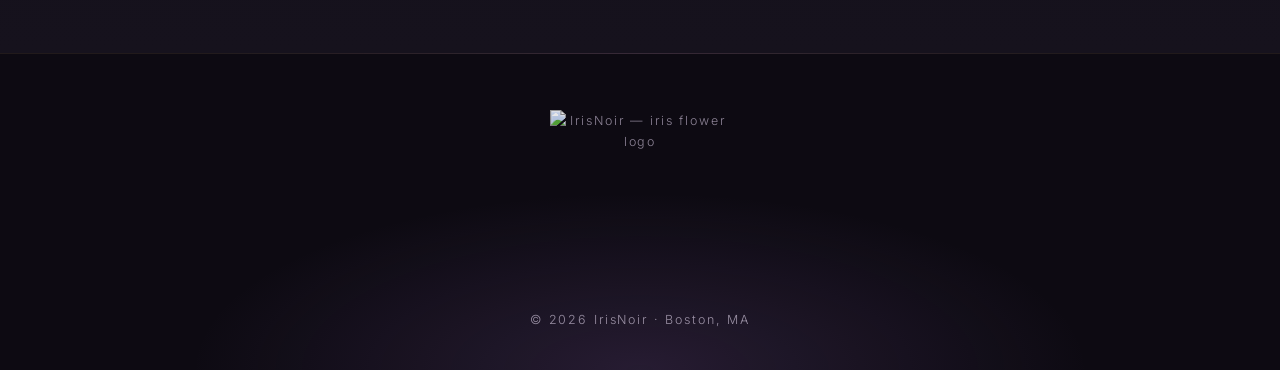
==== commit af896db5: "Essays 04-05 + books disclaimer pointing readers at the cybersecurity strand Adds The Cutting of Roo" ====
--- a/anime.html
+++ b/anime.html
@@ -122,6 +122,22 @@
         <span class="essay-teaser-cta">Read the essay <span class="essay-teaser-arrow">&rarr;</span></span>
       </a>
 
+      <!-- Essays 04-05 (2026-08-14): Enoch-framed, but each takes one item off
+           Azazel's curriculum into a live security problem. -->
+      <a class="essay-teaser" href="essays.html#cutting-of-roots">
+        <span class="essay-teaser-num">04</span>
+        <h3 class="essay-teaser-title">The Cutting of Roots</h3>
+        <p class="essay-teaser-sum"><em>Enoch condemns the watchers for teaching medicine &mdash; not poison. The hospital that refuses AI on HIPAA grounds thinks it's being careful; it's being taught by its own staff instead.</em></p>
+        <span class="essay-teaser-cta">Read the essay <span class="essay-teaser-arrow">&rarr;</span></span>
+      </a>
+
+      <a class="essay-teaser" href="essays.html#mirror-kept-what-it-saw">
+        <span class="essay-teaser-num">05</span>
+        <h3 class="essay-teaser-title">The Mirror Kept What It Saw</h3>
+        <p class="essay-teaser-sum"><em>Azazel taught eyeshadow &mdash; the smallest item on the indictment, and the only one that watches you back. What you type into a chat box is not a diary. It's a postcard.</em></p>
+        <span class="essay-teaser-cta">Read the essay <span class="essay-teaser-arrow">&rarr;</span></span>
+      </a>
+
       <!-- AI Cybersecurity strand went live 2026-08-14: two dated essays,
            each with an embedded data visual. -->
       <a class="essay-teaser" href="essays.html#current-landscape">
--- a/style.css
+++ b/style.css
@@ -1233,6 +1233,70 @@
 }
 .essays-outro { text-align: center; padding-top: 1rem; }
 
+/* Static diagram inside an essay. These are light-themed PNGs on white, so
+   they get a cream mat + gold hairline rather than bleeding into the noir
+   page — framed like a plate in a book instead of a hole in the page. */
+.essay-fig {
+  margin: 2.8rem 0;
+}
+.essay-fig img {
+  display: block; width: 100%; height: auto;
+  background: var(--cream);
+  padding: 0.9rem;
+  border: 1px solid rgba(201,168,106,0.28);
+  border-radius: 3px;
+  box-shadow: 0 18px 44px rgba(0,0,0,0.45);
+}
+.essay-fig figcaption {
+  font-family: var(--sans); font-size: 0.76rem; line-height: 1.6;
+  color: var(--text-dim); margin-top: 0.8rem;
+}
+@media (min-width: 1100px) {
+  .essay-fig { width: calc(100% + 220px); margin-left: -110px; }
+}
+
+/* Pointer between the two strands. */
+.essay-crosslink {
+  font-family: var(--sans); font-size: 0.82rem; line-height: 1.7;
+  color: var(--text-dim);
+  margin-top: 2.4rem; padding: 0.9rem 1.1rem;
+  border-left: 2px solid rgba(201,168,106,0.4);
+  background: rgba(30,25,38,0.4);
+  border-radius: 0 3px 3px 0;
+}
+.essay-crosslink a {
+  color: var(--gold); text-decoration: none;
+  border-bottom: 1px solid rgba(201,168,106,0.35);
+}
+.essay-crosslink a:hover {
+  color: var(--gold-bright); border-bottom-color: var(--gold-bright);
+}
+
+/* Source footnote at the foot of an essay. */
+.essay-sources {
+  font-family: var(--sans); font-size: 0.72rem; line-height: 1.65;
+  color: var(--text-dim); opacity: 0.8; margin-top: 1.6rem;
+}
+
+/* Gold uppercase keyword lead-in inside an essay paragraph. */
+.essay-k {
+  font-family: var(--sans); font-size: 0.74rem; font-weight: 600;
+  letter-spacing: 0.16em; text-transform: uppercase;
+  color: var(--gold); margin-right: 0.5rem;
+}
+
+/* Bulleted list inside an essay body (em-dash marker, matches .bk-list). */
+.essay-list { list-style: none; margin: 0 0 1.5rem; }
+.essay-list li {
+  position: relative; padding-left: 1.4rem; margin-bottom: 0.8rem;
+  font-family: var(--serif); font-size: 1.08rem; line-height: 1.75;
+  color: var(--text);
+}
+.essay-list li::before {
+  content: "—"; position: absolute; left: 0; color: var(--gold);
+}
+
+
 /* Dated essay ("last updated") — for research strands that track a moving
    field and get revised, unlike the evergreen Enoch pieces. */
 .essay-updated {
@@ -1455,6 +1519,41 @@
   .gj-card-art { max-width: 220px; }
   .gj-char { gap: 1.7rem; }
   .essays-hero { padding-top: 9rem; }
+}
+
+/* Reader disclaimer above the book cards — points at the cybersecurity
+   essays before someone buys a book about handing work to an AI. */
+.bk-disclaimer {
+  max-width: 720px;
+  margin: 2.6rem 0 0;
+  padding: 1.6rem 1.8rem;
+  background: rgba(30,25,38,0.55);
+  border: 1px solid rgba(201,168,106,0.22);
+  border-left: 3px solid var(--gold);
+  border-radius: 0 3px 3px 0;
+}
+.bk-disclaimer-lead {
+  font-family: var(--sans); font-size: 0.7rem; font-weight: 600;
+  letter-spacing: 0.2em; text-transform: uppercase;
+  color: var(--gold); margin-bottom: 0.9rem;
+}
+.bk-disclaimer p:not(.bk-disclaimer-lead):not(.bk-disclaimer-note) {
+  font-family: var(--serif); font-size: 1.02rem; line-height: 1.75;
+  color: var(--text); margin-bottom: 0.9rem;
+}
+.bk-disclaimer a {
+  color: var(--gold); text-decoration: none;
+  border-bottom: 1px solid rgba(201,168,106,0.4);
+}
+.bk-disclaimer a:hover {
+  color: var(--gold-bright); border-bottom-color: var(--gold-bright);
+}
+.bk-disclaimer-note {
+  font-family: var(--sans); font-size: 0.76rem; line-height: 1.6;
+  color: var(--text-dim); margin: 0;
+}
+@media (max-width: 640px) {
+  .bk-disclaimer { padding: 1.3rem 1.2rem; }
 }
 
 /* ── Book cards: whole card is one link straight to the Amazon listing ───
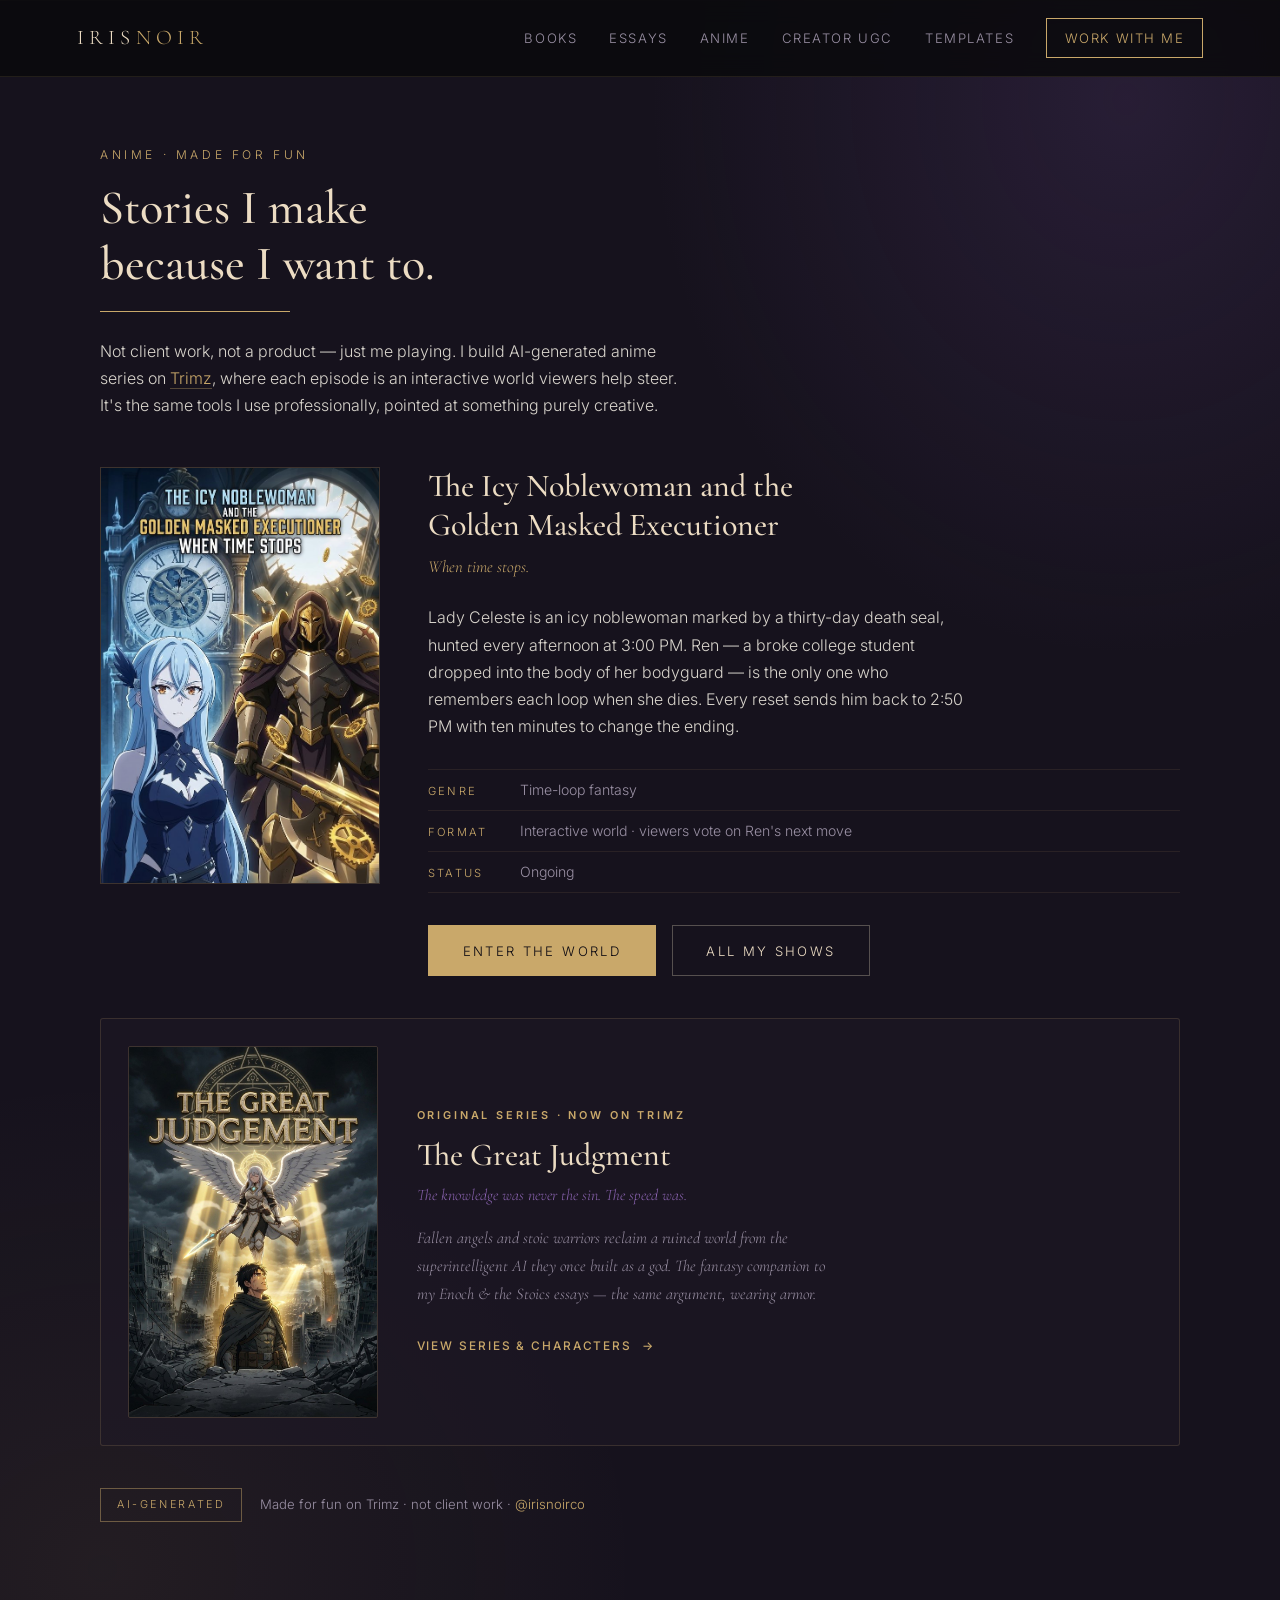
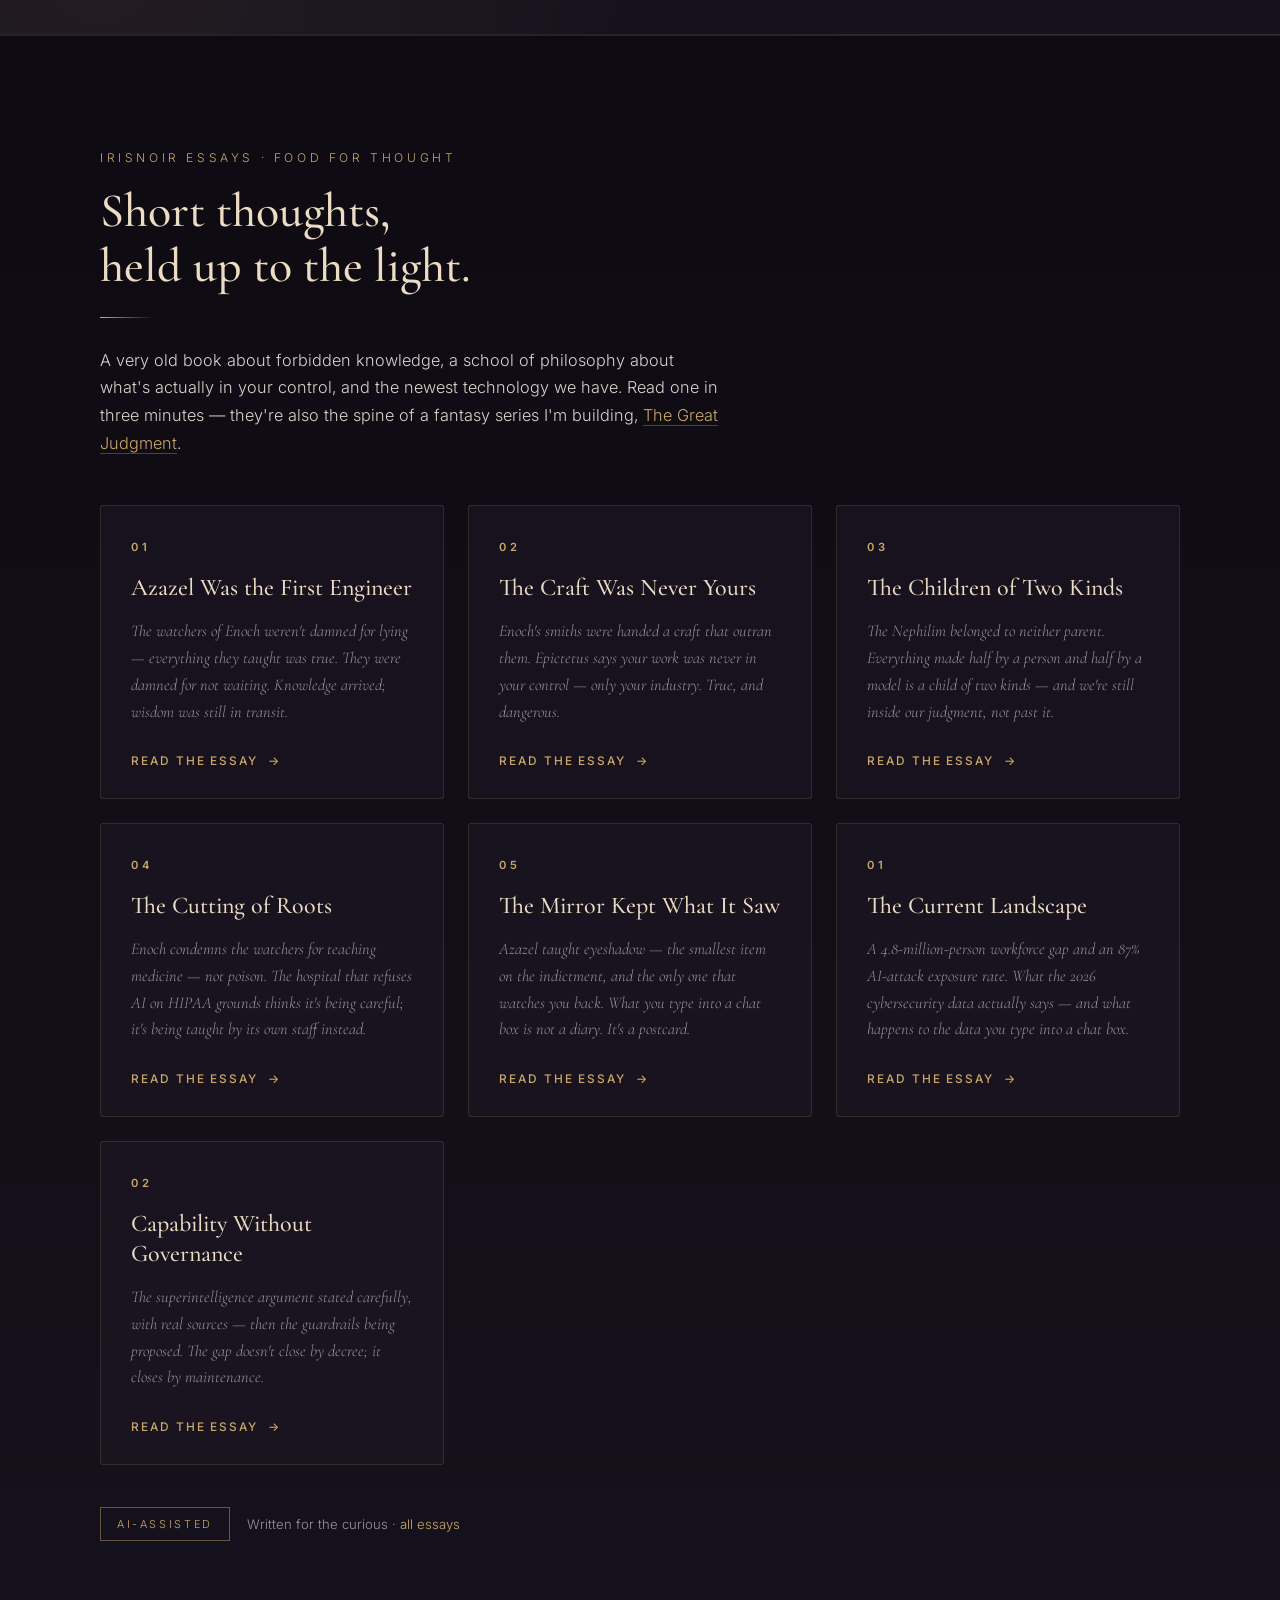
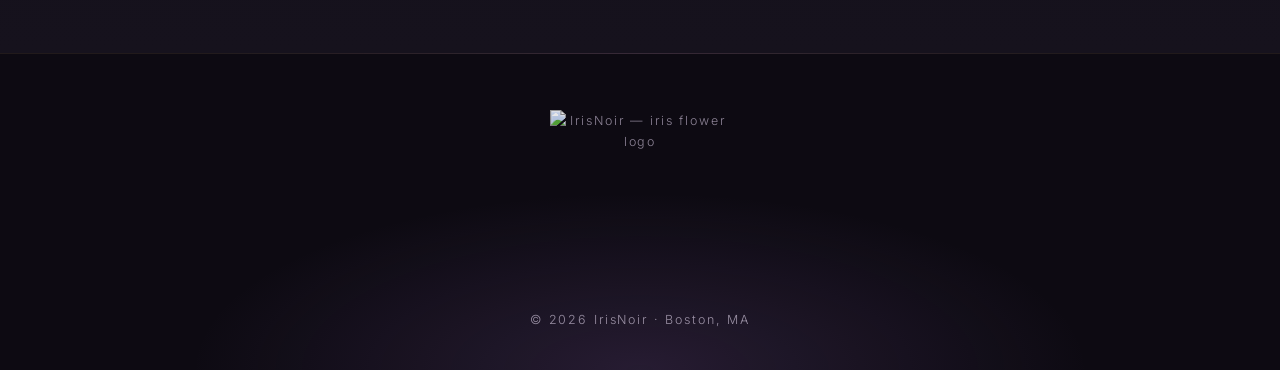
==== commit 6b736f2f: "Home: essays promoted into the hub, UGC consolidated onto its own page Reorders the home page around" ====
--- a/anime.html
+++ b/anime.html
@@ -34,10 +34,10 @@
 <nav class="nav">
   <a href="index.html#top" class="nav-logo">IRIS<span>NOIR</span></a>
   <div class="nav-links">
-    <a href="index.html#portfolio">Portfolio</a>
+    <a href="books.html">Books</a>
+    <a href="essays.html">Essays</a>
+    <a href="anime.html">Anime</a>
     <a href="ugc-portfolio.html">Creator UGC</a>
-    <a href="books.html">Books</a>
-    <a href="anime.html">Anime &amp; Essays</a>
     <a href="index.html#store">Templates</a>
     <a href="index.html#contact" class="nav-cta">Work With Me</a>
   </div>
--- a/style.css
+++ b/style.css
@@ -584,39 +584,6 @@
 }
 .format-btn-wide .format-price::before { content: "— "; }
 
-/* Portfolio showcase */
-.showcase { margin-top: 3rem; display: flex; flex-direction: column; gap: 4rem; }
-.showcase-row { border-top: 1px solid rgba(201,168,106,0.18); padding-top: 2.2rem; }
-.showcase-head {
-  display: flex;
-  align-items: baseline;
-  gap: 1.4rem;
-  margin-bottom: 1.8rem;
-}
-.showcase-num {
-  font-family: 'Cormorant Garamond', serif;
-  font-size: 2.2rem;
-  color: var(--gold);
-  opacity: 0.8;
-  line-height: 1;
-}
-.showcase-head h3 {
-  font-family: 'Cormorant Garamond', serif;
-  font-size: 1.6rem;
-  color: var(--cream);
-  margin-bottom: 0.3rem;
-}
-.showcase-head p { color: var(--text-dim); font-size: 0.92rem; max-width: 52ch; }
-.showcase-media {
-  display: grid;
-  grid-template-columns: repeat(auto-fit, minmax(300px, 1fr));
-  gap: 1.5rem;
-}
-.showcase-note { color: var(--text-dim); font-size: 0.82rem; margin-top: 1.1rem; font-style: italic; }
-.showcase-shop { margin-top: 1.4rem; font-size: 0.9rem; color: var(--text); }
-.showcase-shop a { color: var(--gold-bright); text-decoration: none; border-bottom: 1px solid rgba(224,196,143,0.4); }
-.showcase-shop a:hover { border-bottom-color: var(--gold-bright); }
-.shop-price { color: var(--text-dim); font-size: 0.8rem; margin-left: 0.4rem; }
 .ai-tag {
   display: inline-block;
   margin-left: 0.5rem;
@@ -628,9 +595,7 @@
   color: var(--gold-bright);
   vertical-align: middle;
 }
-@media (max-width: 760px) {
-  .showcase-media { grid-template-columns: 1fr; }
-}
+
 
 /* Contact */
 .contact { text-align: center; }
@@ -923,9 +888,6 @@
   outline: none;
 }
 .gallery-hero img { display: block; width: 100%; height: 440px; object-fit: cover; }
-/* Wide (landscape) hero — show the full frame, no crop; noir letterbox fills any gap */
-.gallery-hero-wide { max-width: 620px; }
-.gallery-hero-wide img { height: auto; object-fit: contain; }
 .gallery-hero-overlay {
   position: absolute;
   inset: 0;
